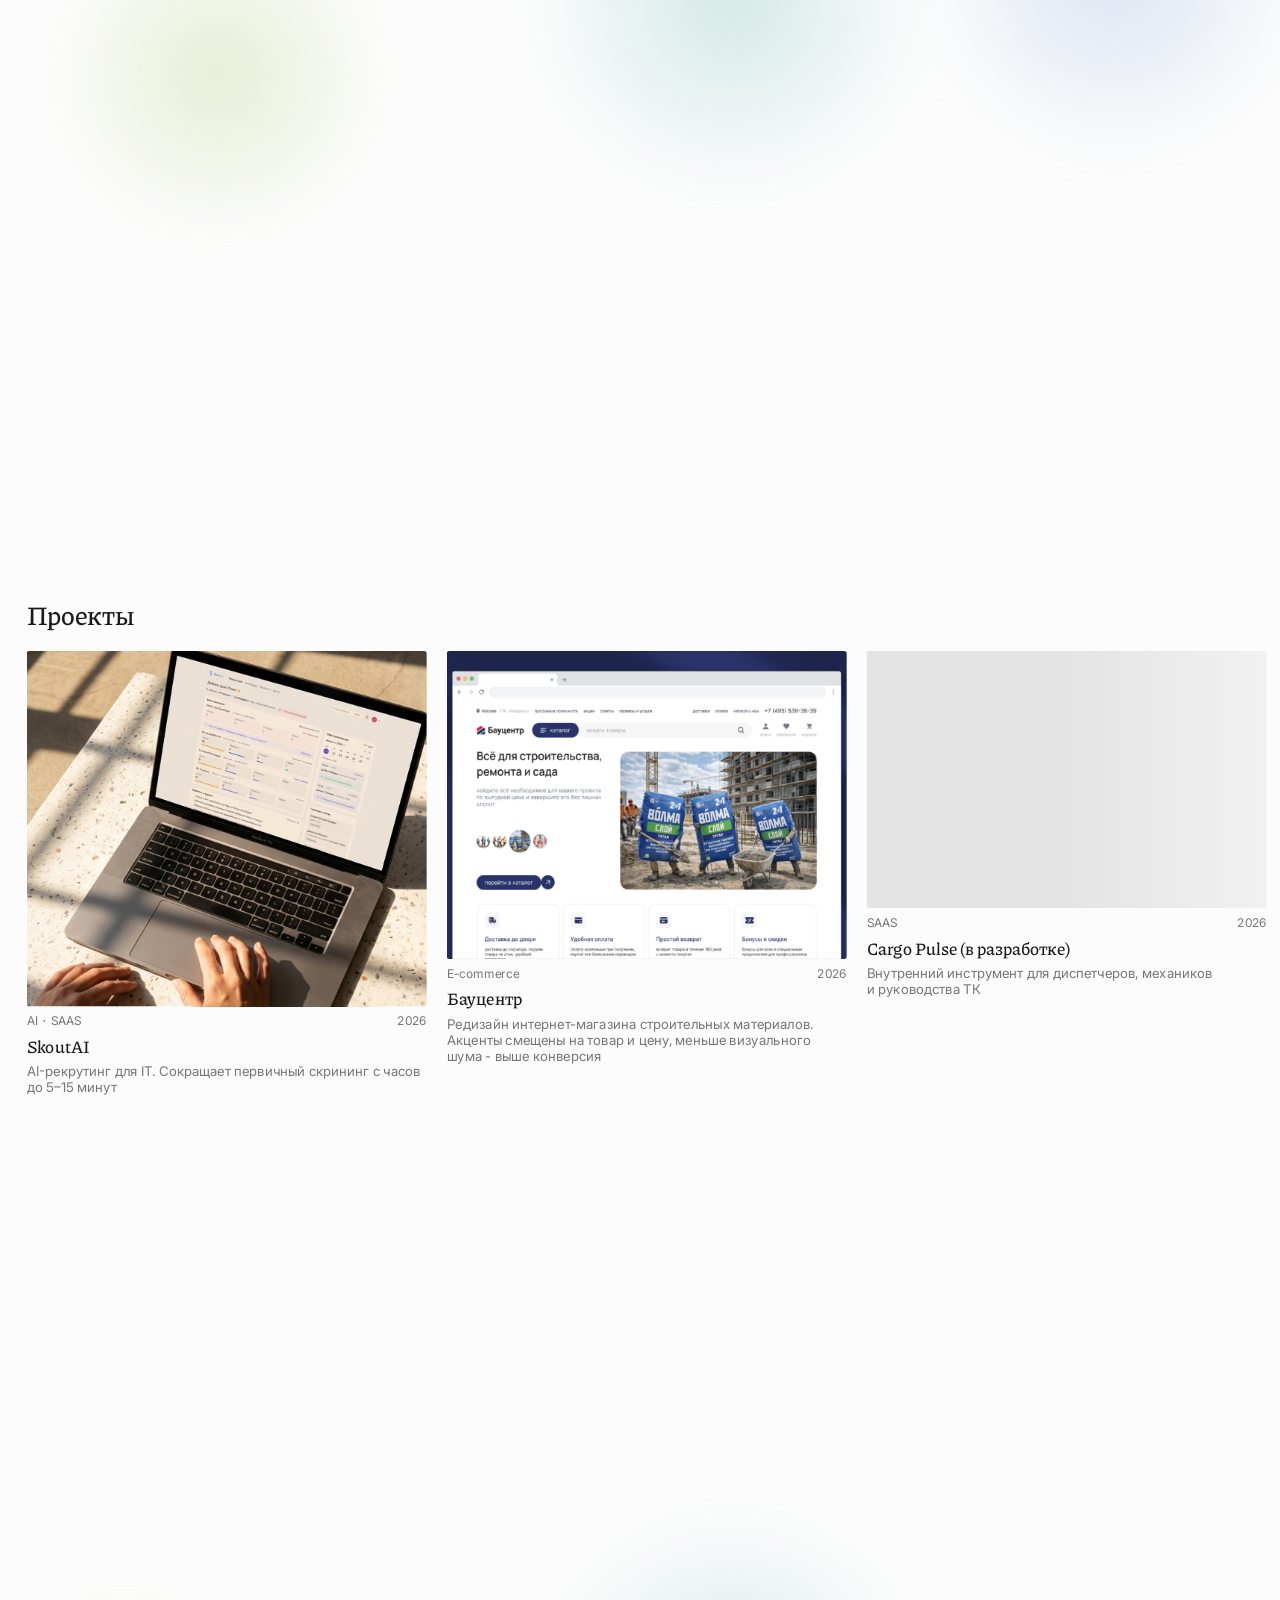
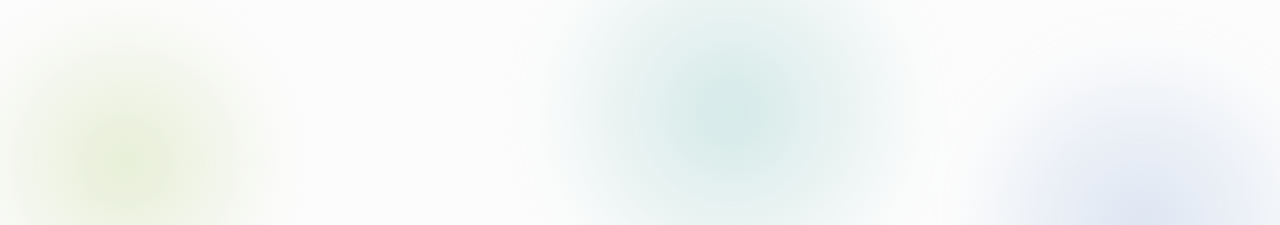
==== index.html @ cb1b48df "Show the Baucentr card at its Figma framing Co-Authored-By: Claude Opus 5 <noreply@anthropic.com>" ====
<!DOCTYPE html>
<html lang="ru">
<head>
<meta charset="UTF-8">
<meta name="viewport" content="width=device-width, initial-scale=1.0">
<title>Владимир Колмыков — Product | UX/UI Designer</title>
<meta name="description" content="Опыт разработки интерфейсов для веб-продуктов и сайтов в B2B и B2C сегментах.">
<meta property="og:type" content="website">
<meta property="og:url" content="https://vkv-dsgn.ru/">
<meta property="og:site_name" content="Владимир Колмыков">
<meta property="og:locale" content="ru_RU">
<meta property="og:title" content="Владимир Колмыков — Product | UX/UI Designer">
<meta property="og:description" content="Опыт разработки интерфейсов для веб-продуктов и сайтов в B2B и B2C сегментах.">
<meta property="og:image" content="https://vkv-dsgn.ru/assets/images/avatar_color.png">
<meta property="og:image:width" content="1024">
<meta property="og:image:height" content="1024">
<meta property="og:image:type" content="image/png">
<meta name="twitter:card" content="summary">
<meta name="twitter:title" content="Владимир Колмыков — Product | UX/UI Designer">
<meta name="twitter:description" content="Опыт разработки интерфейсов для веб-продуктов и сайтов в B2B и B2C сегментах.">
<meta name="twitter:image" content="https://vkv-dsgn.ru/assets/images/avatar_color.png">
<link rel="icon" type="image/png" href="assets/images/avatar_color.png">
<link rel="apple-touch-icon" href="assets/images/avatar_color.png">
<link rel="preconnect" href="https://fonts.googleapis.com">
<link rel="preconnect" href="https://fonts.gstatic.com" crossorigin>
<link href="https://fonts.googleapis.com/css2?family=Fraunces:SOFT,WONK,opsz,wght@0,1,9..144,300..900&family=Inter:wght@400;500&family=Piazzolla:wght@400;500&display=swap" rel="stylesheet">
<link rel="stylesheet" href="css/styles.css">
</head>
<body>
<div class="loader" id="loader" role="status" aria-live="polite" aria-label="Загрузка страницы">
  <div class="ld-echo">
    <img src="assets/images/Logo.png" alt="" class="ld-echo__logo">
  </div>
</div>
<div class="stage">
<div class="page" data-name="desktop">

  <header class="header" id="hero" data-name="header">
    <div class="hero-glow" data-name="hero_glow">
      <div class="hero-glow__inner">
        <img src="assets/icons/hero-glow.svg" alt="" class="hero-glow__img">
      </div>
    </div>

    <div class="hero-offer js-reveal" data-name="block-hero_offer">
      <h1 class="hero-offer__title" aria-label="Дизайн, который решает задачи бизнеса"><span id="hero-title-text" aria-hidden="true"></span><span class="caret" aria-hidden="true"></span></h1>
    </div>

    <div class="brand-identity js-reveal js-reveal--slow" data-name="brand_identity">
      <p class="brand-identity__name">Владимир Колмыков</p>
      <a href="https://t.me/vkv_dsgn" target="_blank" rel="noopener noreferrer" class="brand-identity__role fx-decoder" aria-label="Product | UX/UI Designer — Telegram"></a>
    </div>

    <div class="brand-avatar js-reveal js-reveal--slow" data-name="brand_avatar">
      <img src="assets/images/avatar.png" alt="Владимир Колмыков" class="brand-avatar__img brand-avatar__img--bw">
      <img src="assets/images/avatar_color.png" alt="" class="brand-avatar__img brand-avatar__img--color">
    </div>

    <span class="brand-letter-pos brand-letter-pos--v-right js-reveal" aria-hidden="true"><span class="brand-letter magnet-btn">V</span></span>
    <span class="brand-letter-pos brand-letter-pos--k js-reveal" aria-hidden="true"><span class="brand-letter magnet-btn">K</span></span>
    <span class="brand-letter-pos brand-letter-pos--v-left js-reveal" aria-hidden="true"><span class="brand-letter magnet-btn">V</span></span>

    <nav class="header-nav" data-name="header_nav">
      <a href="#projects" class="header-nav__item header-nav__item--projects underline-link js-reveal">Проекты</a>
      <a href="#hero" class="header-nav__item header-nav__item--active underline-link js-reveal">Главная</a>
      <a href="#about" class="header-nav__item header-nav__item--about underline-link js-reveal">Обо&nbsp;мне</a>
      <a href="#contacts" class="header-nav__item header-nav__item--contacts underline-link js-reveal">Контакты</a>
    </nav>
  </header>

  <main>
    <section class="projects" id="projects" data-name="block-projects">
      <div class="projects__head js-scroll-reveal" data-name="block-projects_head">
        <h2 class="projects__title">Проекты</h2>
      </div>

      <div class="projects__list" data-name="projects_list">

        <a href="cases/skoutai.html" class="card js-scroll-reveal" data-name="ProjectCard" draggable="false">
          <div class="card__visual" data-name="card_visual">
            <div class="card__media card__media--1 t-tilt" data-name="card_media">
              <div class="t-tilt-shift">
                <div class="t-tilt-card">
                  <img src="assets/images/card-skoutai.png" alt="SkoutAI" class="card__media-img card__media-img--cover">
                  <div class="t-tilt-glare"></div>
                </div>
              </div>
            </div>
            <div class="card__meta" data-name="card_meta">
              <div class="card__tags" data-name="card_tags">
                <span class="card__tag">AI</span>
                <img src="assets/icons/tag-sep.svg" alt="" class="card__tag-sep">
                <span class="card__tag">SAAS</span>
              </div>
              <span class="card__year">2026</span>
            </div>
          </div>
          <div class="card__content" data-name="card_content">
            <h3 class="card__title">SkoutAI</h3>
            <p class="card__desc">AI-рекрутинг для&nbsp;IT. Сокращает первичный скрининг с&nbsp;часов до&nbsp;5–15 минут</p>
          </div>
        </a>

        <a href="cases/baucentr.html" class="card js-scroll-reveal" data-name="ProjectCard" draggable="false">
          <div class="card__visual" data-name="card_visual">
            <div class="card__media card__media--2 t-tilt" data-name="card_media">
              <div class="t-tilt-shift">
                <div class="t-tilt-card t-tilt-card--fit">
                  <picture>
                    <source media="(max-width: 768px)" srcset="assets/images/card-baucentr-mobile.png">
                    <img src="assets/images/card-baucentr-desktop.png" alt="Бауцентр" class="card__media-img card__media-img--cover">
                  </picture>
                  <div class="t-tilt-glare"></div>
                </div>
              </div>
            </div>
            <div class="card__meta" data-name="card_meta">
              <div class="card__tags" data-name="card_tags">
                <span class="card__tag">E-commerce</span>
              </div>
              <span class="card__year">2026</span>
            </div>
          </div>
          <div class="card__content" data-name="card_content">
            <h3 class="card__title">Бауцентр</h3>
            <p class="card__desc">Редизайн интернет-магазина строительных материалов. Акценты смещены на&nbsp;товар и&nbsp;цену, меньше визуального шума&nbsp;- выше конверсия</p>
          </div>
        </a>

        <article class="card js-scroll-reveal" data-name="ProjectCard">
          <div class="card__visual" data-name="card_visual">
            <div class="card__media card__media--4" data-name="card_media"></div>
            <div class="card__meta" data-name="card_meta">
              <div class="card__tags" data-name="card_tags">
                <span class="card__tag">SAAS</span>
              </div>
              <span class="card__year">2026</span>
            </div>
          </div>
          <div class="card__content" data-name="card_content">
            <h3 class="card__title">Cargo Pulse (в&nbsp;разработке)</h3>
            <p class="card__desc">Внутренний инструмент для&nbsp;диспетчеров, механиков и&nbsp;руководства ТК</p>
          </div>
        </article>

      </div>
    </section>

    <section class="about" id="about" data-name="block-about">
      <h2 class="about__title js-scroll-reveal">Обо&nbsp;мне</h2>
      <div class="about__body" data-name="about_body">
        <p class="about__lead js-scroll-reveal">
          Продуктовый и&nbsp;UX/UI дизайнер. Опыт разработки интерфейсов
          <br aria-hidden="true">
          для&nbsp;веб-продуктов и&nbsp;сайтов в&nbsp;B2B и&nbsp;B2C сегментах (e-commerce, HRTech, строительство, логистика)
          <br aria-hidden="true">
          Проектирую пользовательские сценарии, определяю точки роста продукта, опираюсь на&nbsp;бизнес-метрики и&nbsp;создаю конверсионные интерфейсы.
          <br aria-hidden="true">
          Работаю в&nbsp;кросс-функциональных командах
        </p>

        <div class="about__facts" data-name="about_facts">
          <div class="facts-row" data-name="facts_row">
            <div class="fact-item fact-item--fixed">
              <p class="fact-item__label">Опыт</p>
              <p class="fact-item__value">2&nbsp;года</p>
            </div>
            <div class="fact-item fact-item--flex">
              <p class="fact-item__label">Инструменты</p>
              <p class="fact-item__value">Figma (Auto Layout, Компоненты и&nbsp;варианты, MCP),<br aria-hidden="true">HTML/CSS/Git, Tilda, AI (Claude + Obsidian, Gemini, Recraft)</p>
            </div>
          </div>
          <div class="facts-row" data-name="facts_row">
            <div class="fact-item fact-item--fixed">
              <p class="fact-item__label">Фокус</p>
              <p class="fact-item__value">B2B-продукты, полный цикл</p>
            </div>
            <div class="fact-item fact-item--flex">
              <p class="fact-item__label">Методы</p>
              <p class="fact-item__value">Конкурентный анализ, JTBD, User Flow, Wireframing,<br aria-hidden="true">Дизайн-системы и&nbsp;др.</p>
            </div>
          </div>
        </div>
      </div>
    </section>
  </main>

  <footer class="footer" id="contacts" data-name="footer">
    <div class="footer-glow" data-name="footer_glow">
      <div class="footer-glow__inner">
        <img src="assets/icons/footer-glow.svg" alt="" class="footer-glow__img">
      </div>
    </div>

    <div class="footer-main js-scroll-reveal" data-name="footer_main">
      <div class="footer-top" data-name="footer_top">
        <a href="#hero" class="footer-brand" id="footer-brand-link">
          <img src="assets/icons/monogram-vk.svg" alt="" class="footer-brand__mark">
          <p class="footer-brand__suffix">dsgn</p>
        </a>

        <div class="footer-links" data-name="footer_links">
          <a href="https://t.me/vkv_dsgn" target="_blank" rel="noopener noreferrer" class="footer-links__item footer-links__item--telegram underline-link">Telegram</a>
          <a href="https://www.linkedin.com/in/vkv-dsgn" target="_blank" rel="noopener noreferrer" class="footer-links__item footer-links__item--linkedin underline-link">LinkedIn</a>
          <a href="assets/files/%D0%9A%D0%BE%D0%BB%D0%BC%D1%8B%D0%BA%D0%BE%D0%B2%20%D0%92%D0%BB%D0%B0%D0%B4%D0%B8%D0%BC%D0%B8%D1%80%20(CV).pdf" target="_blank" rel="noopener noreferrer" class="footer-links__item footer-links__item--cv underline-link">
            CV
            <img src="assets/icons/cv-arrow.svg" alt="" class="footer-links__cv-arrow">
          </a>
        </div>

        <span class="tooltip-zone">
          <a href="mailto:vkolm5@yandex.ru" class="footer-email" id="footer-email-link">vkolm5@yandex.ru</a>
          <span class="tooltip-bubble" id="footer-email-tooltip">Скопировать</span>
        </span>
      </div>

      <div class="footer-bottom" data-name="footer_bottom">
        <div class="copyright" data-name="copyright">
          <span class="copyright__name-wrap">
            <span class="copyright__name">Владимир Колмыков</span>
          </span>
          <img src="assets/icons/tag-sep.svg" alt="" class="copyright__sep">
          <span class="copyright__year">© 2026</span>
        </div>
        <span class="footer-location">Воронеж</span>
      </div>
    </div>
  </footer>

</div>
</div>

<div class="float-menu-backdrop" id="float-menu-backdrop" aria-hidden="true"></div>

<div class="float-menu" id="float-menu">
  <div class="float-menu__toggle-wrap">
    <button type="button" class="float-menu__toggle" id="float-menu-toggle" aria-label="Меню" aria-expanded="false" aria-controls="float-menu-dropdown">
      <span class="float-menu__icon" aria-hidden="true">
        <span class="float-menu__bar float-menu__bar--1"></span>
        <span class="float-menu__bar float-menu__bar--2"></span>
        <span class="float-menu__bar float-menu__bar--3"></span>
      </span>
    </button>
    <nav class="float-menu__dropdown" id="float-menu-dropdown" aria-hidden="true">
      <a href="#hero" class="float-menu__dropdown-item js-nav-scroll"><span class="float-menu__dropdown-item-inner underline-link">Главная</span></a>
      <a href="#projects" class="float-menu__dropdown-item js-nav-scroll"><span class="float-menu__dropdown-item-inner underline-link">Проекты</span></a>
      <a href="#about" class="float-menu__dropdown-item js-nav-scroll"><span class="float-menu__dropdown-item-inner underline-link">Обо мне</span></a>
      <a href="#contacts" class="float-menu__dropdown-item js-nav-scroll"><span class="float-menu__dropdown-item-inner underline-link">Контакты</span></a>
      <a href="assets/files/%D0%9A%D0%BE%D0%BB%D0%BC%D1%8B%D0%BA%D0%BE%D0%B2%20%D0%92%D0%BB%D0%B0%D0%B4%D0%B8%D0%BC%D0%B8%D1%80%20(CV).pdf" target="_blank" rel="noopener noreferrer" class="float-menu__dropdown-item">
        <span class="float-menu__dropdown-item-inner float-menu__dropdown-item-inner--cv underline-link">
          CV
          <img src="assets/icons/cv-arrow.svg" alt="" class="float-menu__arrow">
        </span>
      </a>
    </nav>
  </div>
  <a href="https://t.me/vkv_dsgn" target="_blank" rel="noopener noreferrer" class="float-menu__telegram">
   <span class="float-menu__telegram-inner underline-link">
    Telegram
    <img src="assets/icons/cv-arrow.svg" alt="" class="float-menu__arrow">
   </span>
  </a>
</div>

<script src="js/script.js"></script>
</body>
</html>
---- css/styles.css ----
:root {
  --color-bg: #fcfcfc;
  --color-text-primary: #1a1a1a;
  --color-text-secondary: #767676;
  --color-border-divider: rgba(6, 12, 20, 0.1);

  --radius-xs: 4px;

  --space-100: 4px;
  --space-200: 8px;
  --space-300: 12px;

  --font-sans: 'Inter', sans-serif;
  --font-serif: 'Piazzolla', serif;
  --font-display: 'Fraunces', serif;

  --tilt-perspective: 1000px;
  --tilt-return: 1000ms;
  --tilt-return-ease: cubic-bezier(0.22, 1, 0.36, 1);
  --tilt-follow: 400ms;
  --tilt-follow-ease: cubic-bezier(0.22, 1, 0.36, 1);
  --tilt-glare-opacity: 0.32;
  --tilt-glare-fade: 300ms;
  --tilt-glare-ease: cubic-bezier(0.22, 1, 0.36, 1);

  --page-scale: 1;
}

* {
  box-sizing: border-box;
}

html {
  scroll-behavior: smooth;
  /* Место под скроллбар зарезервировано всегда. Нужно для блокировки
     скролла при открытом меню (overflow:hidden в script.js): без этого
     скроллбар пропадает, ширина вьюпорта скачет на ~15px и всё
     съезжает — в том числе плавающее меню, спозиционированное fixed
     по центру экрана. */
  scrollbar-gutter: stable;
}

html, body {
  margin: 0;
  padding: 0;
  background: var(--color-bg);
}

body {
  display: flex;
  flex-direction: column;
  align-items: center;
  font-family: var(--font-sans);
  color: var(--color-text-primary);
  -webkit-font-smoothing: antialiased;
}

/* Обёртка только для удобного просмотра: масштабирует фрейм 1920x2745
   по ширине окна браузера (но не увеличивает сверх 100%), высота
   скроллится как обычная страница. Сам .page остаётся точной копией
   фрейма Figma в исходном размере — масштаб не меняет вёрстку. */
.stage {
  position: relative;
  flex-shrink: 0;
}

h1, h2, h3, p {
  margin: 0;
}

a {
  color: inherit;
  text-decoration: none;
}

.underline-link {
  position: relative;
}

img {
  display: block;
  max-width: none;
}

.text-trim {
  text-box-trim: trim-both;
  text-box-edge: cap alphabetic;
}

/* ---------- page / desktop frame ---------- */

.page {
  position: absolute;
  top: 0;
  left: 0;
  width: 1920px;
  height: 2738px;
  background: var(--color-bg);
  transform-origin: top left;
  /* clip (не hidden!): обрезает фон-глоу по границе фрейма так же
     визуально, но не создаёт скрытую внутреннюю прокрутку — hidden
     здесь ломал переходы по якорям меню (см. историю правок). */
  overflow: clip;
}

/* ---------- header ---------- */

.header {
  position: absolute;
  left: 40px;
  top: 40px;
  width: 1840px;
  height: 725px;
}

.hero-glow {
  position: absolute;
  left: 0;
  top: -299px;
  width: 1920px;
  height: 218px;
  /* Чисто декоративный слой — не должен перехватывать клики у контента
     под собой (см. тот же фикс у .footer-glow: там он реально ловил
     клики по тексту "Обо мне", потому что отрицательный inset у ::inner
     раздувает картинку далеко за пределы этого блока). */
  pointer-events: none;
}

.hero-glow__inner {
  position: absolute;
  inset: -192.66% -18.07% -349.54% -16.77%;
}

.hero-glow__img {
  display: block;
  width: 100%;
  height: 100%;
  animation: glow-pulse 18s ease-in-out infinite;
}

@keyframes glow-pulse {
  0%,
  100% {
    opacity: 0.6;
    transform: translate(0, 0);
  }
  25% {
    opacity: 0.85;
    transform: translate(2.5%, -2%);
  }
  50% {
    opacity: 1;
    transform: translate(-2%, 2.5%);
  }
  75% {
    opacity: 0.85;
    transform: translate(-2.5%, -2.5%);
  }
}

.hero-offer {
  position: absolute;
  bottom: 0;
  left: 0;
  width: 598px;
  display: flex;
  flex-direction: column;
  align-items: flex-start;
  gap: 6px;
}

.hero-offer__title {
  width: 100%;
  font-family: var(--font-serif);
  font-weight: 500;
  font-size: 30px;
  line-height: normal;
  color: var(--color-text-primary);
  user-select: none;
  -webkit-user-select: none;
}

.caret {
  display: inline-block;
  width: 2px;
  height: 1.1em;
  background: var(--color-text-primary);
  animation: blink 1s steps(1) infinite;
  vertical-align: text-bottom;
}
@keyframes blink {
  50% {
    opacity: 0;
  }
}

.hero-offer__subtitle {
  width: 100%;
  font-family: var(--font-sans);
  font-weight: 400;
  font-size: 24px;
  line-height: normal;
  color: var(--color-text-secondary);
  user-select: none;
  -webkit-user-select: none;
}

.brand-identity {
  position: absolute;
  bottom: 118px;
  right: 0;
  width: 261px;
  display: flex;
  flex-direction: column;
  align-items: flex-start;
  gap: var(--space-100);
}

.brand-identity__name {
  width: 100%;
  font-family: var(--font-sans);
  font-weight: 400;
  font-size: 20px;
  line-height: normal;
  color: var(--color-text-primary);
  user-select: none;
  -webkit-user-select: none;
}

.brand-identity__role {
  width: 100%;
  font-family: var(--font-serif);
  font-weight: 400;
  font-size: 22px;
  line-height: normal;
  color: var(--color-text-secondary);
}

/* Decoder-эффект: символы "расшифровываются" в текст роли и снова
   зашифровываются, по кругу. Цвета — из палитры сайта (никаких неоновых),
   моноширинный шрифт нужен, чтобы ширина строки не "прыгала" при скрэмбле. */
.brand-identity__role.fx-decoder {
  display: inline-block;
  color: var(--color-text-secondary);
  cursor: pointer;
  /* Символы для скрэмбла подобраны узкими (i,v,f,j,z...) так, чтобы каждое
     состояние анимации было не шире настоящего текста (255.8px из 261px
     блока) — это и есть исходный размер шрифта, без переносов и "прыжков". */
  white-space: nowrap;
}
.fx-decoder::after {
  /* Пока блок ещё скрыт/проявляется, анимация к элементу вообще не
     привязана — просто статичный расшифрованный текст (см. revealHero в
     js). Это важно: если привязать анимацию заранее и просто поставить её
     на паузу, застывшим кадром будет 0% кейфрейма (зашифрованное
     состояние) — получится, что шифрование как будто идёт с самого
     запуска сайта. */
  content: 'Product | UX/UI Designer';
}
.fx-decoder.is-ready::after {
  /* Автоцикл: decode → показ кликабельной Telegram-ссылки на 1.5s → долгая
     пауза → снова decode, по кругу (см. @keyframes fx-decoder). Наведение
     мыши перебивает цикл тем же пошаговым появлением "россыпью" в
     Telegram-ссылку, а при уходе курсора автоцикл перезапускается с нуля.
     Отрицательный delay = 30% от 8s цикла: анимация стартует сразу с
     чистого "Product | UX/UI Designer", а не с зашифрованного состояния на
     0% — шифрование включится только когда цикл дойдёт до конца. */
  animation: fx-decoder 8s steps(1) infinite;
  animation-delay: -2.4s;
}
.fx-decoder.is-hovering::after {
  animation: fx-decoder-scramble 0.6s steps(1) forwards;
}
/* Буквы проявляются не разом, а по частям (www → www.t.me → полностью),
   остальное пока остаётся зашифрованным — та же логика, что раньше
   расшифровывала "Product | UX/UI Designer". */
@keyframes fx-decoder-scramble {
  0% {
    content: 'ijf.z.kq/hxr_jfzx';
  }
  33% {
    content: 'www.z.kq/hxr_jfzx';
  }
  66% {
    content: 'www.t.me/hxr_jfzx';
  }
  100% {
    content: 'www.t.me/vkv_dsgn';
  }
}
@keyframes fx-decoder {
  0% {
    content: 'ijf.z.kq/hxr_jfzx';
  }
  2.5% {
    content: 'www.z.kq/hxr_jfzx';
  }
  5% {
    content: 'www.t.me/hxr_jfzx';
  }
  7.5%,
  26.25% {
    content: 'www.t.me/vkv_dsgn';
  }
  28.75% {
    content: 'www.t.me/hxr_jfzx';
  }
  30%,
  100% {
    content: 'Product | UX/UI Designer';
  }
}

.brand-avatar {
  position: absolute;
  right: 0;
  top: 0;
  width: 130px;
  height: 130px;
  border-radius: 2px;
  overflow: hidden;
}

.brand-avatar__img {
  position: absolute;
  inset: 0;
  width: 100%;
  height: 100%;
  object-fit: cover;
  pointer-events: none;
}

.brand-avatar__img--color {
  opacity: 0;
  /* Автоцикл: фото само периодически "моргает" в цвет на пару секунд, даже
     без наведения (см. @keyframes avatar-auto-reveal). Наведение мышью
     перебивает его и держит цвет постоянно, пока курсор на фото. */
  animation: avatar-auto-reveal 14s steps(1) infinite;
}
.brand-avatar:hover .brand-avatar__img--color {
  animation: none;
  opacity: 1;
}
@keyframes avatar-auto-reveal {
  0%,
  68% {
    opacity: 0;
  }
  72%,
  93% {
    opacity: 1;
  }
  97%,
  100% {
    opacity: 0;
  }
}

/* Глитч поверх цветного фото: два "рваных" слоя того же цветного снимка,
   обрезанные по горизонтали и дёргающиеся врозь — вместо гладкого перехода
   чёрно-белое/цветное дребезжит, как в эффекте. Играет и коротким рывком в
   момент автопоявления (avatar-glitch-auto-a/b), и при наведении — тогда
   быстрее и без остановки, пока наведено (avatar-glitch-a/b). */
.brand-avatar::before,
.brand-avatar::after {
  content: '';
  position: absolute;
  inset: 0;
  border-radius: 2px;
  background-image: url('../assets/images/avatar_color.png');
  background-size: cover;
  background-position: center;
  opacity: 0;
  pointer-events: none;
}
.brand-avatar::before {
  clip-path: inset(0 0 55% 0);
  animation: avatar-glitch-auto-a 14s steps(1) infinite;
}
.brand-avatar::after {
  clip-path: inset(45% 0 0 0);
  animation: avatar-glitch-auto-b 14s steps(1) infinite;
}
.brand-avatar:hover::before {
  animation: avatar-glitch-a 2.6s steps(1) infinite;
}
.brand-avatar:hover::after {
  animation: avatar-glitch-b 2.6s steps(1) infinite;
}
@keyframes avatar-glitch-auto-a {
  0%,
  68%,
  73%,
  92%,
  97%,
  100% {
    transform: translate(0);
    opacity: 0;
  }
  69% {
    transform: translate(-5px, -2px);
    opacity: 0.9;
  }
  70.5% {
    transform: translate(4px, 1px);
    opacity: 0.9;
  }
  93.5% {
    transform: translate(-3px, 2px);
    opacity: 0.9;
  }
  95% {
    transform: translate(2px, -1px);
    opacity: 0.9;
  }
}
@keyframes avatar-glitch-auto-b {
  0%,
  68.5%,
  73.5%,
  92.5%,
  97.5%,
  100% {
    transform: translate(0);
    opacity: 0;
  }
  69.5% {
    transform: translate(5px, 2px);
    opacity: 0.9;
  }
  71% {
    transform: translate(-4px, -1px);
    opacity: 0.9;
  }
  94% {
    transform: translate(3px, -2px);
    opacity: 0.9;
  }
  95.5% {
    transform: translate(-2px, 1px);
    opacity: 0.9;
  }
}
@keyframes avatar-glitch-a {
  0%,
  12%,
  20%,
  55%,
  100% {
    transform: translate(0);
    opacity: 0;
  }
  13% {
    transform: translate(-5px, -2px);
    opacity: 0.9;
  }
  16% {
    transform: translate(4px, 1px);
    opacity: 0.9;
  }
  48% {
    transform: translate(-3px, 2px);
    opacity: 0.9;
  }
  51% {
    transform: translate(2px, -1px);
    opacity: 0.9;
  }
}
@keyframes avatar-glitch-b {
  0%,
  14%,
  22%,
  60%,
  100% {
    transform: translate(0);
    opacity: 0;
  }
  15% {
    transform: translate(5px, 2px);
    opacity: 0.9;
  }
  18% {
    transform: translate(-4px, -1px);
    opacity: 0.9;
  }
  52% {
    transform: translate(3px, -2px);
    opacity: 0.9;
  }
  56% {
    transform: translate(-2px, 1px);
    opacity: 0.9;
  }
}

.brand-letter-pos {
  position: absolute;
}

.brand-letter-pos--v-right {
  top: 187px;
  right: 177px;
  transform: translateX(100%);
}

.brand-letter-pos--k {
  bottom: 328px;
  left: calc(50% - 100px);
  transform: translateY(100%);
}

.brand-letter-pos--v-left {
  left: 0;
  top: 0;
}

.brand-letter {
  display: inline-block;
  font-family: var(--font-display);
  font-weight: 400;
  font-size: 300px;
  line-height: normal;
  color: var(--color-text-primary);
  white-space: nowrap;
  text-box-trim: trim-both;
  text-box-edge: cap alphabetic;
  user-select: none;
  -webkit-user-select: none;
}

.magnet-btn {
  transition: transform 0.15s ease-out;
}

.header-nav {
  position: absolute;
  left: 795px;
  top: -1px;
  width: 277px;
  height: 148px;
}

.header-nav__item {
  position: absolute;
  font-family: var(--font-serif);
  font-weight: 500;
  font-size: 22px;
  line-height: normal;
  color: var(--color-text-primary);
  white-space: nowrap;
  text-box-trim: trim-both;
  text-box-edge: cap alphabetic;
}

.header-nav__item--projects {
  left: 0;
  right: 185px;
  top: 45px;
  user-select: none;
  -webkit-user-select: none;
}

.header-nav__item--active {
  left: calc(50% - 5px);
  top: 1px;
  transform: translateX(-50%);
}

.header-nav__item--about {
  left: 92px;
  right: 102px;
  top: 89px;
  user-select: none;
  -webkit-user-select: none;
}

.header-nav__item--contacts {
  left: 175px;
  right: 0;
  top: 133px;
}

.underline-link::after {
  content: '';
  position: absolute;
  left: 0;
  bottom: -4px;
  width: 100%;
  height: 2px;
  background: currentColor;
  transform: scaleX(0);
  transform-origin: left;
  transition: transform 0.4s cubic-bezier(0.65, 0, 0.35, 1);
}
.underline-link:hover::after {
  transform: scaleX(1);
}

/* ---------- projects ---------- */

.projects {
  position: absolute;
  left: 40px;
  top: 905px;
  display: flex;
  flex-direction: column;
  align-items: flex-start;
  gap: 40px;
}

.projects__head {
  display: flex;
  align-items: center;
  justify-content: space-between;
  width: 1840px;
  height: 31px;
}

.projects__title {
  font-family: var(--font-serif);
  font-weight: 500;
  font-size: 40px;
  line-height: normal;
  color: var(--color-text-primary);
  white-space: nowrap;
  text-box-trim: trim-both;
  text-box-edge: cap alphabetic;
  user-select: none;
  -webkit-user-select: none;
}

.projects__list {
  display: flex;
  align-items: flex-start;
  gap: 30px;
  /* Full-bleed: список шире родителя (который сидит с отступом 40px от
     края страницы) и растянут во всю ширину фрейма (1920px), со своим
     внутренним паддингом 40px — первая карточка визуально стоит там же,
     где и заголовок, но при скролле список не упирается в старые поля,
     а идёт до самого края, без белых полос по бокам. */
  width: 1920px;
  margin-left: -40px;
  padding-left: 40px;
  padding-right: 40px;
  box-sizing: border-box;
  overflow-x: auto;
  overscroll-behavior-x: contain;
  -webkit-overflow-scrolling: touch;
  cursor: grab;
  /* Скроллбар скрыт визуально, скролл остаётся нативным (трекпад вбок,
     Shift+колесо, свайп, а теперь и перетаскивание мышью) — без перехвата
     обычного вертикального скролла. */
  scrollbar-width: none;
  -ms-overflow-style: none;
}
.projects__list::-webkit-scrollbar {
  display: none;
}
.projects__list.is-dragging {
  cursor: grabbing;
  user-select: none;
}

.card {
  display: flex;
  flex-direction: column;
  align-items: flex-start;
  gap: var(--space-200);
  width: 600px;
  /* У ссылок (SkoutAI/Бауцентр — <a>) браузер по умолчанию сам перетаскивает
     ссылку как объект (можно перенести в закладки и т.п.) — это перехватывает
     mousemove и ломает наш drag-to-scroll ленты (см. script.js), поэтому у
     карточки-статьи (Инвестколлекция, без этого поведения) перетаскивание
     работало, а у ссылочных — нет. draggable="false" в HTML — основной
     фикс, здесь дублируем для WebKit/Blink. */
  -webkit-user-drag: none;
  user-drag: none;
}

.card__visual {
  display: flex;
  flex-direction: column;
  align-items: flex-start;
  gap: var(--space-300);
  width: 100%;
}

.card__media {
  position: relative;
  width: 600px;
  border-radius: var(--radius-xs);
  overflow: hidden;
}

.card__media--1 { height: 533px; }
.card__media--2 { height: 462px; }
.card__media--3 { height: 386px; }
/* У Cargo Pulse ещё нет скриншотов (проект в разработке) — вместо
   картинки сам блок целиком — skeleton-плашка с бегущим шиммером. */
.card__media--4 {
  height: 386px;
  background: linear-gradient(90deg, #e4e4e4 25%, #f1f1f1 50%, #e4e4e4 75%);
  background-size: 200% 100%;
  animation: card-skel-shimmer 1.4s ease-in-out infinite;
}
@keyframes card-skel-shimmer {
  0% { background-position: 200% 0; }
  100% { background-position: -200% 0; }
}

.card__media-img--cover {
  position: absolute;
  inset: 0;
  width: 100%;
  height: 100%;
  object-fit: cover;
  pointer-events: none;
}

.card__media-img--crop {
  position: absolute;
  left: 0;
  top: -1.04%;
  width: 100%;
  height: 116.58%;
  max-width: none;
  pointer-events: none;
}

/* 3D-наклон + блик на изображениях карточек проектов при наведении.
   .t-tilt — плоская зона наведения (сама не крутится, тут JS считает
   позицию курсора), .t-tilt-shift — параллакс-сдвиг при скролле,
   .t-tilt-card — то, что реально наклоняется при наведении,
   .t-tilt-glare — блик, следующий за курсором.

   Параллакс (translateY) и наклон (rotate) специально разнесены по двум
   вложенным элементам, а не на одном. .t-tilt-card обязан иметь СВОЙ
   overflow:hidden + border-radius — без него на 3D-трансформе с
   preserve-3d/perspective браузер иногда не применяет скругление внешнего
   .card__media к этому потомку (свой слой рендера), и угол становится
   квадратным. Но этот же элемент — тот, что двигается для параллакса:
   если сдвигать по Y именно его, вместе с картинкой уезжает и его
   собственная рамка обрезки, то есть визуально вся скруглённая карточка
   целиком (баг, который чинили). Поэтому translateY — на отдельной
   .t-tilt-shift без своего скругления/overflow (взять её нечему клипать),
   а rotate/scale — на .t-tilt-card с собственным overflow:hidden. */
.t-tilt {
  touch-action: none;
}
.t-tilt-shift {
  position: relative;
  width: 100%;
  height: 100%;
  transform: translateY(var(--parallax-y, 0px));
  will-change: transform;
}
.t-tilt-card {
  position: relative;
  width: 100%;
  height: 100%;
  border-radius: var(--radius-xs);
  overflow: hidden;
  /* scale(1.12) даёт запас по краям, чтобы параллакс-сдвиг (--parallax-y,
     см. .t-tilt-shift выше) не оголял пустоту у границ карточки при
     скролле. */
  transform:
    scale(1.12)
    perspective(var(--tilt-perspective))
    rotateX(var(--tilt-rx, 0deg))
    rotateY(var(--tilt-ry, 0deg));
  transform-style: preserve-3d;
  transition: transform var(--tilt-return) var(--tilt-return-ease);
  will-change: transform;
}
/* Карточка, где картинка уже выгружена из Figma ровно в кадр блока
   (Бауцентр): гасим запас scale(1.12), чтобы в покое кадр совпадал с
   макетом, а полоску, которую открывает параллакс, заливаем цветом фона
   самой картинки. */
.t-tilt-card--fit {
  background: #1d254d;
}
.t-tilt-card--fit .card__media-img {
  transform: scale(calc(1 / 1.12));
}
.t-tilt-card.is-tilting {
  transition: transform var(--tilt-follow) var(--tilt-follow-ease);
}
.t-tilt-glare {
  position: absolute;
  inset: 0;
  pointer-events: none;
  opacity: 0;
  mix-blend-mode: screen;
  background:
    radial-gradient(circle 95px at var(--tilt-gx, 50%) var(--tilt-gy, 50%), rgba(255, 255, 255, 0.48), rgba(255, 255, 255, 0.06) 52%, rgba(255, 255, 255, 0) 84%),
    radial-gradient(circle 200px at var(--tilt-gx, 50%) var(--tilt-gy, 50%), rgba(255, 255, 255, 0.22), rgba(255, 255, 255, 0.04) 58%, rgba(255, 255, 255, 0) 78%),
    radial-gradient(circle 360px at var(--tilt-gx, 50%) var(--tilt-gy, 50%), rgba(255, 255, 255, 0.1), rgba(255, 255, 255, 0) 88%);
  transition: opacity var(--tilt-glare-fade) var(--tilt-glare-ease);
}
.t-tilt.is-hover .t-tilt-glare {
  opacity: var(--tilt-glare-opacity);
}
@media (prefers-reduced-motion: reduce) {
  .t-tilt-shift,
  .t-tilt-card,
  .t-tilt-card--fit .card__media-img {
    transform: none !important;
    transition: none !important;
  }
}

.card__meta {
  display: flex;
  align-items: center;
  justify-content: space-between;
  width: 100%;
}

.card__tags {
  display: flex;
  align-items: center;
  gap: var(--space-200);
}

.card__tag,
.card__year {
  font-family: var(--font-sans);
  font-weight: 400;
  font-size: 18px;
  line-height: normal;
  color: var(--color-text-secondary);
  white-space: nowrap;
}

.card__tag-sep {
  width: 3px;
  height: 3px;
}

.card__content {
  display: flex;
  flex-direction: column;
  align-items: flex-start;
  gap: var(--space-200);
  width: 100%;
}

.card__title {
  font-family: var(--font-serif);
  font-weight: 500;
  font-size: 26px;
  line-height: normal;
  color: var(--color-text-primary);
  white-space: nowrap;
}

.card__desc {
  width: 100%;
  font-family: var(--font-sans);
  font-weight: 400;
  font-size: 20px;
  line-height: normal;
  color: var(--color-text-secondary);
}

/* ---------- about ---------- */

.about {
  position: absolute;
  left: 40px;
  top: 1784px;
  width: 1840px;
  display: flex;
  align-items: flex-start;
  gap: 483px;
  user-select: none;
  -webkit-user-select: none;
}

.about__title {
  font-family: var(--font-serif);
  font-weight: 500;
  font-size: 40px;
  line-height: normal;
  color: var(--color-text-primary);
  white-space: nowrap;
  text-box-trim: trim-both;
  text-box-edge: cap alphabetic;
}

.about__body {
  flex: 1 0 0;
  min-width: 0;
  display: flex;
  flex-direction: column;
  align-items: flex-start;
  gap: 40px;
}

.about__lead {
  width: 100%;
  font-family: var(--font-sans);
  font-weight: 400;
  font-size: 30px;
  line-height: normal;
  color: var(--color-text-secondary);
  /* .about целиком запрещает выделение (заголовок это оформление) — этот
     текст, наоборот, должен выделяться и копироваться. */
  user-select: text;
  -webkit-user-select: text;
}

.about__facts {
  width: 100%;
  display: flex;
  flex-direction: column;
  align-items: flex-start;
  gap: 30px;
}

.facts-row {
  width: 100%;
  display: flex;
  align-items: flex-start;
  gap: 139px;
}

.fact-item {
  position: relative;
  display: flex;
  flex-direction: column;
  align-items: flex-start;
  gap: 10px;
  padding-top: 15px;
}
.fact-item::before {
  content: '';
  position: absolute;
  top: 0;
  left: 0;
  width: 100%;
  height: 0;
  border-top: calc(1px / var(--page-scale, 1)) solid var(--color-border-divider);
  transform: scaleX(0);
  transform-origin: left;
  transition: transform 0.9s cubic-bezier(0.65, 0, 0.35, 1);
}
.fact-item.is-visible::before {
  transform: scaleX(1);
}

.fact-item--fixed {
  width: 461px;
  flex-shrink: 0;
}

.fact-item--flex {
  flex: 1 0 0;
  min-width: 0;
}

.fact-item__label {
  width: 100%;
  font-family: var(--font-serif);
  font-weight: 400;
  font-size: 20px;
  line-height: normal;
  color: var(--color-text-secondary);
  /* Подпись ("Опыт", "Инструменты"...) — оформление, не контент: остаётся
     невыделяемой, как и весь .about. А вот значение рядом (.fact-item__value
     ниже) — реальный текст, его выделение специально разрешено. */
}

.fact-item__value {
  width: 100%;
  font-family: var(--font-sans);
  font-weight: 400;
  font-size: 18px;
  line-height: normal;
  color: var(--color-text-primary);
  user-select: text;
  -webkit-user-select: text;
}

/* Текст факта проявляется только после того, как линия над ним дочертится. */
.fact-item__label,
.fact-item__value {
  opacity: 0;
  transition: opacity 0.5s ease-out;
}
.fact-item.is-visible .fact-item__label,
.fact-item.is-visible .fact-item__value {
  opacity: 1;
  transition-delay: 0.9s;
}

/* ---------- footer ---------- */

.footer {
  position: absolute;
  left: 0;
  top: 2404px;
  width: 1920px;
  padding: 40px;
  /* Как .about — оформление/навигация, не контент для копирования. */
  user-select: none;
  -webkit-user-select: none;
}
.footer::before {
  content: '';
  position: absolute;
  top: 0;
  left: 0;
  width: 100%;
  height: 0;
  border-top: calc(1px / var(--page-scale, 1)) solid var(--color-border-divider);
  transform: scaleX(0);
  transform-origin: left;
  transition: transform 1.2s cubic-bezier(0.65, 0, 0.35, 1);
}
.footer.is-visible::before {
  transform: scaleX(1);
}

.footer-glow {
  position: absolute;
  left: 40px;
  top: 69px;
  width: 1920px;
  height: 218px;
  /* Без этого картинка (раздутая отрицательным inset у ::inner далеко за
     пределы этого блока) перехватывала клики по тексту "Обо мне" над
     футером — там не работало выделение текста. */
  pointer-events: none;
}

.footer-glow__inner {
  position: absolute;
  inset: -259.17% -20.16% -312.84% -24.06%;
}

.footer-glow__img {
  display: block;
  width: 100%;
  height: 100%;
  animation: glow-pulse 18s ease-in-out infinite;
  animation-delay: -3.5s;
}

.footer-main {
  position: relative;
  display: flex;
  flex-direction: column;
  align-items: flex-start;
  gap: 100px;
  width: 100%;
}
/* Контент футера проявляется только после того, как дочертится линия
   над ним (.footer::before). */
.footer-main.is-visible {
  transition-delay: 1.2s;
}

.footer-top {
  width: 100%;
  display: flex;
  align-items: flex-start;
  justify-content: space-between;
}

.footer-brand {
  display: flex;
  flex-direction: column;
  align-items: center;
  justify-content: center;
  gap: 10px;
  border-radius: 150px;
  cursor: pointer;
}

.footer-brand__mark {
  width: 113px;
  height: 47px;
  /* Как .card__media-img на главной: клик проходит насквозь (на сам
     <a href="#hero">.footer-brand), логотип нельзя выделить/сохранить
     через контекстное меню. */
  pointer-events: none;
}

.footer-brand__suffix {
  font-family: var(--font-serif);
  font-weight: 400;
  font-size: 22px;
  line-height: normal;
  color: var(--color-text-primary);
  white-space: nowrap;
  text-box-trim: trim-both;
  text-box-edge: cap alphabetic;
}

.footer-links {
  position: relative;
  width: 133px;
  height: 132px;
  font-family: var(--font-sans);
  font-weight: 400;
  font-size: 22px;
  line-height: normal;
  color: var(--color-text-primary);
}

.footer-links__item {
  position: absolute;
  display: flex;
  align-items: center;
  gap: 6px;
  white-space: nowrap;
  text-box-trim: trim-both;
  text-box-edge: cap alphabetic;
}

.footer-links__item--telegram { left: 36px; top: 0; }
.footer-links__item--linkedin { left: 1px; top: 56px; }
.footer-links__item--cv { left: 1px; top: 114px; }

.footer-links__cv-arrow {
  width: 14.75px;
  height: 15.06px;
  transform: rotate(135deg);
}

.footer-email {
  font-family: var(--font-sans);
  font-weight: 400;
  font-size: 22px;
  line-height: normal;
  color: var(--color-text-primary);
  white-space: nowrap;
}

.tooltip-zone {
  position: relative;
  display: inline-block;
}

.tooltip-bubble {
  position: absolute;
  left: 50%;
  bottom: calc(100% + 10px);
  padding: 6px 12px;
  border-radius: 6px;
  background: var(--color-text-primary);
  color: var(--color-bg);
  font-family: var(--font-sans);
  font-size: 14px;
  white-space: nowrap;
  pointer-events: none;
  opacity: 0;
  transform: translateX(-50%) scale(0.85);
  transition: opacity 0.15s, transform 0.15s;
}
.tooltip-zone:hover .tooltip-bubble {
  opacity: 1;
  transform: translateX(-50%) scale(1);
  /* delay only on the way IN */
  transition: opacity 0.15s 0.4s, transform 0.15s 0.4s;
}

/* ---------- loader ---------- */

.loader {
  position: fixed;
  inset: 0;
  z-index: 9999;
  display: flex;
  align-items: center;
  justify-content: center;
  background: var(--color-bg);
  /* Круговой reveal сходится в левый верхний угол (не в логотип по центру),
     как переход темы на jib.design — та же кривая
     cubic-bezier(0.65, 0, 0.35, 1). */
  clip-path: circle(150% at 0% 0%);
  transition: clip-path 1.4s cubic-bezier(0.65, 0, 0.35, 1);
}
.loader.is-hidden {
  clip-path: circle(0% at 0% 0%);
  pointer-events: none;
}

/* Последовательное появление контента hero после лоадера: элементы
   стартуют размытыми и прозрачными, JS проявляет их по очереди. */
.js-reveal {
  opacity: 0;
  filter: blur(8px);
  transition: opacity 0.7s cubic-bezier(0.65, 0, 0.35, 1), filter 0.7s cubic-bezier(0.65, 0, 0.35, 1);
}
.js-reveal.is-visible {
  opacity: 1;
  filter: blur(0);
}

/* Более плавное и медленное появление — для фото и имени/роли в hero,
   чтобы взгляд успевал зацепиться за каждый элемент. */
.js-reveal--slow {
  transition-duration: 1.1s;
}

/* Появление остальных секций при скролле (projects/about/footer):
   fade + сдвиг снизу вверх, срабатывает через IntersectionObserver один раз,
   когда блок входит во вьюпорт — как fadeInSlide на kei-inc.jp. */
.js-scroll-reveal {
  opacity: 0;
  transform: translateY(32px);
  transition: opacity 0.8s cubic-bezier(0.65, 0, 0.35, 1), transform 0.8s cubic-bezier(0.65, 0, 0.35, 1);
}
.js-scroll-reveal.is-visible {
  opacity: 1;
  transform: translateY(0);
}

.ld-echo {
  position: relative;
  width: 160px;
  height: 160px;
}
.ld-echo::before,
.ld-echo::after {
  content: '';
  position: absolute;
  inset: 0;
  border: 2px solid var(--color-text-primary);
  border-radius: 50%;
  animation: echo 1.8s ease-out infinite;
  animation-fill-mode: backwards;
}
.ld-echo::after {
  animation-delay: 0.9s;
}
@keyframes echo {
  0% {
    transform: scale(0.15);
    opacity: 1;
  }
  100% {
    transform: scale(1);
    opacity: 0;
  }
}

.ld-echo__logo {
  position: absolute;
  top: 50%;
  left: 50%;
  transform: translate(-50%, -50%);
  width: 80px;
  height: 80px;
  /* Как остальные картинки сайта — не должен выделяться/перетаскиваться. */
  pointer-events: none;
  user-select: none;
  -webkit-user-select: none;
  border-radius: 50%;
}

.footer-bottom {
  width: 100%;
  display: flex;
  align-items: center;
  justify-content: space-between;
  user-select: none;
  -webkit-user-select: none;
}

.copyright {
  display: flex;
  align-items: center;
  gap: var(--space-200);
}

.copyright__name-wrap {
  display: flex;
  align-items: center;
  justify-content: center;
  padding-bottom: 4px;
}

.copyright__name,
.copyright__year,
.footer-location {
  font-family: var(--font-sans);
  font-weight: 400;
  font-size: 18px;
  line-height: normal;
  color: var(--color-text-secondary);
  white-space: nowrap;
  transition: opacity 0.2s ease;
}
.footer-location.is-swapping {
  opacity: 0;
}

.copyright__sep {
  width: 3px;
  height: 3px;
}

/* ---------- float-menu ---------- */
/* Плавающий бургер + Telegram-кнопка: живёт вне .page, но масштабируется
   тем же коэффициентом --page-scale, что и весь макет (см. fit() в
   script.js) — иначе на узких окнах эта кнопка визуально крупнее всего
   остального, хотя в Фигме она такого же 59px размера, как и остальные
   элементы 1920px-канвы. Появляется, когда шапочное меню (.header-nav)
   уходит за пределы экрана при скролле — см. IntersectionObserver в
   script.js. */
/* Подложка под раскрытым меню: слегка размывает страницу и перехватывает
   клик мимо меню (закрытие обрабатывает document-хендлер в script.js).
   Отдельным слоем, а не фильтром на .stage — иначе блюр пришлось бы
   накладывать на всю прокручиваемую страницу целиком. */
.float-menu-backdrop {
  position: fixed;
  inset: 0;
  z-index: 99;
  opacity: 0;
  pointer-events: none;
  backdrop-filter: blur(3px);
  -webkit-backdrop-filter: blur(3px);
  transition: opacity 0.3s cubic-bezier(0.65, 0, 0.35, 1);
}
.float-menu-backdrop.is-open {
  opacity: 1;
  pointer-events: auto;
}

.float-menu {
  position: fixed;
  /* 40px — как отступы хедера (top/left:40px) внутри .page: там это
     значение того же 1920px-макета, которое сжимается вместе со всей
     страницей через --page-scale. Тут элемент лежит вне .page, поэтому
     тот же эффект приходится повторять вручную через calc(). */
  bottom: calc(40px * var(--page-scale, 1));
  left: 50%;
  z-index: 100;
  display: flex;
  align-items: center;
  gap: 6px;
  opacity: 0;
  pointer-events: none;
  translate: -50% 12px;
  scale: var(--page-scale, 1);
  transform-origin: bottom center;
  transition: opacity 0.3s cubic-bezier(0.65, 0, 0.35, 1), translate 0.3s cubic-bezier(0.65, 0, 0.35, 1);
  /* Бургер + выпадающее меню + кнопка Telegram — навигация, не контент. */
  user-select: none;
  -webkit-user-select: none;
}
.float-menu.is-visible {
  opacity: 1;
  pointer-events: auto;
  translate: -50% 0;
}
/* Меню прибито к низу ЭКРАНА (position:fixed), а не к низу СТРАНИЦЫ — у
   самого конца контента оно наезжает на футер. Прячется, когда до конца
   страницы остаётся меньше отступа (см. isNearBottom() в script.js) — тот
   же приём, что и на страницах кейсов (см. .float-menu.is-near-bottom
   в case.css). */
.float-menu.is-near-bottom {
  opacity: 0;
  pointer-events: none;
  translate: -50% 12px;
}

.float-menu__toggle-wrap {
  position: relative;
}

.float-menu__toggle {
  width: 59px;
  height: 59px;
  display: flex;
  align-items: center;
  justify-content: center;
  background: var(--color-bg);
  /* Обводка нарисована внутренней тенью, а не border: border-width
     браузер округляет до целых физических пикселей ДО применения scale()
     на .float-menu, поэтому "1px" превращается в 0.66 реального пикселя —
     тоньше и бледнее полосок бургера. box-shadow не округляется и берёт
     ту же компенсированную переменную, что и полоски (см. fit() в
     script.js), поэтому обводка выходит ровно в 1 реальный пиксель. */
  box-shadow: inset 0 0 0 var(--fm-hairline, 1px) var(--color-border-divider);
  /* Без этого у <button> остаётся дефолтный бордер браузера в 2px. */
  border: 0;
  border-radius: 10px;
  cursor: pointer;
  flex-shrink: 0;
  position: relative;
  z-index: 1;
}
.float-menu__icon {
  position: relative;
  display: block;
  width: 25px;
  height: calc(var(--fm-bar-gap, 9.25px) * 2 + var(--fm-hairline, 1px));
}
/* Гамбургер трансформируется в крестик: полоски — обычные span'ы, позиция
   (top) и поворот (transform) анимируются независимо, поэтому не нужно
   вычислять общую точку вращения в одной transform-матрице (на SVG-линиях
   это было хрупко и разъезжалось в шеврон). Крайние полоски сначала
   съезжаются на место средней (top), затем крутятся на ±45° каждая вокруг
   своего же центра — получается ровный крестик. Тайминг 0.2s — как у
   .js-modal__iconLine на kei-inc.jp. */
.float-menu__bar {
  position: absolute;
  left: 0;
  width: 25px;
  /* Толщина и шаг приходят из fit() в script.js: там они округлены так,
     чтобы после scale() на .float-menu лечь ровно на целые физические
     пиксели. Без этого у каждой полоски своя дробная фаза пиксельной
     сетки и они выглядят разной толщины (то же семейство багов, что было
     с линией в футере, см. .footer::before). */
  height: var(--fm-hairline, 1px);
  border-radius: calc(var(--fm-hairline, 1px) / 2);
  background: var(--color-text-primary);
  transform: translateZ(0);
  transition: top 0.2s, transform 0.2s, opacity 0.2s;
}
.float-menu__bar--1 {
  top: 0;
}
.float-menu__bar--2 {
  top: var(--fm-bar-gap, 9.25px);
}
.float-menu__bar--3 {
  top: calc(var(--fm-bar-gap, 9.25px) * 2);
}
.float-menu.is-open .float-menu__bar--1 {
  top: var(--fm-bar-gap, 9.25px);
  transform: rotate(45deg) translateZ(0);
}
.float-menu.is-open .float-menu__bar--2 {
  opacity: 0;
}
.float-menu.is-open .float-menu__bar--3 {
  top: var(--fm-bar-gap, 9.25px);
  transform: rotate(-45deg) translateZ(0);
}

.float-menu__telegram {
  display: flex;
  align-items: center;
  justify-content: center;
  /* Высота задана явно, чтобы совпадать с квадратной кнопкой бургера:
     раньше её добирал 2px-бордер, а обводка теперь рисуется тенью и в
     размер не входит. */
  height: 59px;
  padding: 0 30px;
  background: var(--color-bg);
  /* Обводка тенью, а не border — см. комментарий в .float-menu__toggle. */
  box-shadow: inset 0 0 0 var(--fm-hairline, 1px) var(--color-border-divider);
  border-radius: 10px;
  font-family: var(--font-sans);
  font-weight: 400;
  font-size: 22px;
  color: var(--color-text-primary);
  white-space: nowrap;
}
/* Подчёркивание — только под текстом и стрелкой, не во всю кнопку (как
   у Telegram/CV в футере): кликабельная зона с паддингом на .float-menu__
   telegram, а .underline-link — на внутренней обёртке впритык к контенту. */
.float-menu__telegram-inner {
  display: flex;
  align-items: center;
  gap: 10px;
}
.float-menu__arrow {
  width: 14.75px;
  height: 15.06px;
  transform: rotate(135deg);
}

/* Панель раскрывается вверх от кнопки и растёт из неё — тот же приём, что
   и .js-modal__animeTrigger на kei-inc.jp: scale 0→1 из точки bottom
   center, 0.3s cubic-bezier(.16,1,.3,1) (их --default-transition-timing-
   function). */
.float-menu__dropdown {
  position: absolute;
  /* Тот же зазор, что между бургером и Telegram (gap у .float-menu). */
  bottom: calc(100% + 6px);
  left: 50%;
  display: flex;
  flex-direction: column;
  gap: 4px;
  min-width: 200px;
  padding: 10px;
  background: var(--color-bg);
  /* Обводка тенью, а не border — см. комментарий в .float-menu__toggle. */
  box-shadow: inset 0 0 0 var(--fm-hairline, 1px) var(--color-border-divider);
  border-radius: 10px;
  translate: -50% 0;
  scale: 0;
  transform-origin: bottom center;
  pointer-events: none;
  transition: scale 0.3s cubic-bezier(0.16, 1, 0.3, 1);
}
.float-menu__dropdown.is-open {
  scale: 1;
  pointer-events: auto;
}
/* Пункты появляются по очереди — тот же keyframe fadeInSlide и та же
   кривая --slide-ease: cubic-bezier(.33,1,.68,1), что и .js-modal__item на
   kei-inc.jp; задержка на каждый пункт (80ms * индекс) выставляется
   инлайново в script.js. */
@keyframes float-menu-item-in {
  0% {
    transform: translateY(100%);
    opacity: 0;
  }
  30% {
    opacity: 0;
  }
  90% {
    opacity: 1;
  }
  100% {
    transform: translateY(0);
    opacity: 1;
  }
}
.float-menu__dropdown-item {
  display: flex;
  justify-content: center;
  padding: 12px 14px;
  border-radius: 4px;
  opacity: 0;
}
/* Подчёркивание впритык к слову, а не во всю ширину пункта — та же
   логика, что и у .float-menu__telegram-inner выше. */
.float-menu__dropdown-item-inner {
  font-family: var(--font-serif);
  font-size: 22px;
  color: var(--color-text-primary);
}
/* Пункт "CV" — со стрелочкой, как в футере (.footer-links__item--cv):
   тот же .float-menu__arrow (см. кнопку Telegram выше) и тот же зазор
   6px, что у футера, а не 10px, как у Telegram здесь же в меню. */
.float-menu__dropdown-item-inner--cv {
  display: flex;
  align-items: center;
  gap: 6px;
}
.float-menu__dropdown.is-open .float-menu__dropdown-item {
  animation: float-menu-item-in 1.2s cubic-bezier(0.33, 1, 0.68, 1) forwards;
  animation-delay: var(--item-delay, 0s);
}

/* ==========================================================================
   Мобильная версия (≤768px) — фрейм "mobile" из Figma (430px reference).
   В отличие от десктопа/кейсов, здесь НЕ используется приём
   "зафиксированный пиксельный фрейм + zoom/scale под ширину экрана":
   тексту нужно реально переноситься по словам на разных мобильных ширинах
   (375/390/430...), а с застывшим фреймом высота блока "Обо мне" была бы
   не той, что подскажет собственный рендер шрифтов браузера (та же причина,
   по которой высота .case-page на страницах кейсов считается от факта, а не
   берётся из Figma константой — см. комментарий в case.js).
   Поэтому секции идут обычным потоком (margin вместо top), и только внутри
   каждой секции — там, где в Figma элементы физически перекрываются
   (буквы V/K/V, аватар, оффер в шапке) — сохраняется position:absolute
   относительно контейнера с фиксированной высотой.
   Все классы — те же самые, что на десктопе (никакой отдельной вёрстки):
   JS-логика (тайпрайтер, reveal-анимации, tilt/параллакс, decoder-эффект,
   копирование email и т.д.) продолжает работать один в один, меняются
   только размеры/расположение через этот медиа-запрос. Плавающее меню
   (бургер + Telegram) по-прежнему живёт вне .page и масштабируется через
   --page-scale, но уже от мобильного эталона 430px (см. fit() в script.js).
   ========================================================================== */
@media (max-width: 768px) {
  /* .stage — родитель .page, а body центрирует его как flex-элемент
     (align-items:center, не stretch) — с width:auto его ширина считалась
     бы по контенту, а .page внутри (width:100%) от этого auto упирается в
     циклическую зависимость и "распухает" шире реального вьюпорта. Тот же
     предел ширины, что у .page, разрывает цикл. */
  .stage {
    width: 100%;
    max-width: 430px;
    height: auto;
  }

  /* Декоративные свечения (hero-glow/footer-glow) намеренно шире экрана —
     картинка вылезает на ~160px вправо, — поэтому лишнюю ширину нужно
     обрезать. НЕ на .page: он ограничен max-width:430px, и на окне шире
     430px обрез приходился бы прямо по видимой части градиента — та самая
     "рамка" по краям, которую было видно раньше. Режем на уровне самого
     вьюпорта, по его реальной ширине.
     clip, а не hidden: hidden делает из вьюпорта прокручиваемый контейнер
     (на телефоне страницу всё равно удавалось утащить вбок) и вдобавок
     переводит вторую ось в auto; clip запрещает прокрутку по оси вообще,
     а вертикальную ось оставляет нетронутой. hidden оставлен строкой выше
     как запасной вариант для браузеров без поддержки clip. */
  html,
  body {
    overflow-x: hidden;
    overflow-x: clip;
  }

  .page {
    position: static;
    width: 100%;
    max-width: 430px;
    height: auto;
    /* По вертикали обрезаем: картинка свечения футера уходит на ~110px
       ниже самого футера и, не будучи обрезанной, добавляла эту пустоту
       к высоте страницы (под копирайтом висел пустой экран). По
       горизонтали НЕ обрезаем — .page ограничен 430px, и обрез по нему
       давал бы видимую "рамку" по краям градиента на экранах шире;
       лишнюю ширину режет сам вьюпорт (см. html/body выше).
       clip, а не hidden: hidden по одной оси переводит вторую в auto и
       сделал бы из .page прокручиваемый контейнер. */
    overflow-x: visible;
    overflow-y: clip;
    /* Отступ сверху живёт здесь, а не в margin у .header: верхний margin
       первого потомка схлопывается наружу и сдвигал бы вниз саму .page —
       вместе с линией обреза выше. Обрез приходился бы на 16px ниже верха
       экрана, то есть прямо по видимой части градиента (белая полоска
       сверху и резкий старт свечения под ней). С padding коробка .page
       начинается ровно от верха документа, и обрез не виден. */
    padding-top: 16px;
  }

  /* ---------- header ---------- */

  .header {
    /* margin вместо padding: дети позиционируются absolute (right:0/left:0
       и т.д.) — их containing block это padding-box родителя, то есть
       padding для НИХ как будто не существует (см. спецификацию), они
       легли бы вплотную к истинному краю блока, игнорируя отступ. margin
       настоящий отступ снаружи блока, поэтому именно он. */
    position: relative;
    left: auto;
    top: auto;
    /* Отступ сверху — на padding у .page (см. комментарий там). */
    margin: 0 16px;
    width: auto;
    height: 311px;
  }

  /* В Figma блок стоит выше (top:-65.17px), и свечение уходит за верхний
     край фрейма. На сайте верх страницы — это край .page (обрез по
     вертикали) и, на iPhone, полоса статус-бара, залитая фоном: цвет,
     попавший выше, обрывается видимой линией. Видимый цвет у картинки
     начинается на ~100px ниже её верхнего края (замерено по альфе SVG
     при этом размере), поэтому блок опущен так, чтобы весь цвет лежал
     внутри страницы и плавно проявлялся от самого верха, а не обрезался —
     с запасом на glow-pulse, который поднимает картинку ещё на ~11px. */
  .hero-glow {
    left: 50%;
    top: 6px;
    width: 431.47px;
    height: 47.75px;
    transform: translateX(-50%);
  }
  /* Ширину (789.34px) и охват по бокам оставляем как в Figma-экспорте —
     именно так свечение должно выходить далеко за края блока, — а высоту
     пересчитываем под родное соотношение сторон картинки (2589x1400,
     789.34/1.849 ≈ 426.9px вместо растянутых экспортом 586px), чтобы
     блики не деформировались непропорциональным масштабом. */
  .hero-glow__inner {
    inset: -105.57px -133.93px -273.53px -223.94px;
  }

  .hero-offer {
    /* auto, не фиксированный 229px из Figma: там это не жёсткая ширина, а
       просто авто-размер блока под однострочный текст в ИХ рендере шрифта
       — с fixed width и без nowrap текст (плюс курсор рядом) переносился
       по словам и съезжал на вторую строку. */
    width: auto;
  }
  .hero-offer__title {
    font-weight: 500;
    font-size: 12px;
    white-space: nowrap;
  }

  .brand-identity {
    bottom: 59px;
    width: auto;
    gap: 1px;
  }
  .brand-identity__name {
    width: auto;
    font-size: 12px;
  }
  .brand-identity__role {
    width: auto;
    font-size: 10px;
  }

  .brand-avatar {
    width: 63px;
    height: 63px;
    border-radius: 1px;
  }
  .brand-avatar::before,
  .brand-avatar::after {
    border-radius: 1px;
  }

  .brand-letter-pos--v-right {
    top: 93px;
    right: 54px;
  }
  .brand-letter-pos--k {
    bottom: 125px;
    left: calc(50% - 30px);
  }
  .brand-letter {
    font-size: 90px;
  }

  /* Навигация в шапке на мобильной версии не показывается (её роль берёт
     на себя бургер), но остаётся в потоке и на месте .header (не сдвинута
     за край экрана) — иначе IntersectionObserver в script.js, который
     показывает плавающее меню, когда .header-nav уходит из вьюпорта,
     перестанет срабатывать корректно (см. комментарий в script.js). */
  .header-nav {
    position: absolute;
    inset: 0;
    left: 0;
    top: 0;
    width: 100%;
    height: 100%;
    visibility: hidden;
    pointer-events: none;
  }

  /* ---------- projects ---------- */

  .projects {
    position: static;
    margin-top: 60px;
    width: 100%;
    padding: 0 16px;
    box-sizing: border-box;
    gap: 20px;
  }

  .projects__head {
    width: 100%;
    height: auto;
  }
  .projects__title {
    font-weight: 400;
    font-size: 24px;
  }

  .projects__list {
    gap: 14px;
    width: 100vw;
    margin-left: -16px;
    padding-left: 16px;
    padding-right: 16px;
  }

  /* touch-action:none у .t-tilt (базовое правило) сделан под мышиный
     3D-наклон — на тачскрине он же блокирует нативный скролл именно там,
     где палец чаще всего свайпает (по самой картинке), и ленту было не
     дотащить до последней карточки. auto (а не pan-x) — браузер сам
     решает по направлению свайпа: вбок листает ленту, вверх-вниз —
     страницу; pan-x запрещал вертикальный жест, и страница не листалась,
     если палец начинал движение на картинке. JS-эффект наклона на touch и
     так выключен (см. pointerType==='touch' в script.js). */
  .t-tilt {
    touch-action: auto;
  }

  .card {
    width: 300px;
    gap: 4px;
  }
  .card__visual {
    gap: 6px;
  }
  .card__media {
    width: 300px;
  }
  .card__media--1 { height: 224px; }
  .card__media--2 { height: 203px; }
  .card__media--3 { height: 182px; }
  .card__media--4 { height: 182px; }

  .card__tags {
    gap: 4px;
  }
  .card__tag-sep {
    width: 1.5px;
    height: 1.5px;
  }
  .card__tag,
  .card__year {
    font-size: 12px;
  }

  .card__content {
    gap: 6px;
  }
  .card__title {
    font-weight: 400;
    font-size: 18px;
  }
  .card__desc {
    font-size: 12px;
  }

  /* ---------- about ---------- */

  .about {
    position: static;
    margin-top: 60px;
    width: 100%;
    padding: 0 16px;
    box-sizing: border-box;
    flex-direction: column;
    gap: 20px;
  }
  .about__title {
    font-weight: 400;
    font-size: 24px;
  }
  .about__body {
    gap: 20px;
  }
  .about__lead {
    font-size: 12px;
  }
  .about__facts {
    gap: 20px;
  }
  .facts-row {
    gap: 60px;
  }
  .fact-item {
    gap: 4px;
    padding-top: 4px;
  }
  .fact-item::before {
    /* На мобильной версии страница не сжимается через transform: scale() —
       компенсация толщины линии (см. базовое правило) здесь не нужна и
       только утолщала бы её на узких экранах, где --page-scale < 1. */
    border-top: 1px solid var(--color-border-divider);
  }
  .fact-item--fixed {
    width: 105px;
  }
  .fact-item__label,
  .fact-item__value {
    font-size: 12px;
  }

  /* ---------- footer ---------- */

  .footer {
    /* relative, не static: .footer-glow и .footer::before — position:
       absolute дети, их containing block должен остаться сам .footer
       (как на десктопе), иначе уедут к следующему спозиционированному
       предку вверх по дереву (см. тот же приём у .header выше). */
    position: relative;
    margin-top: 60px;
    left: auto;
    top: auto;
    width: 100%;
    padding: 16px;
  }
  .footer::before {
    border-top: 1px solid var(--color-border-divider);
  }

  /* На 25px выше, чем в Figma (103.69px): низ страницы обрезается (.page
     overflow-y:clip), и хвост цвета (по всей ширине картинки, с учётом
     сдвига glow-pulse) доходил до этой линии — на экранах шире 390px это
     было видно. Сверху у футера обреза нет — там свечение просто мягко
     заходит на блок выше. */
  .footer-glow {
    left: 8.39px;
    top: 78.69px;
    width: 402.87px;
    height: 45.74px;
  }
  /* См. комментарий у .hero-glow__inner выше — та же причина и тот же
     приём: ширину/охват по бокам (850.21px) оставляем как в экспорте,
     высоту пересчитываем под родное соотношение сторон SVG (2769x1465,
     ratio 1.89), чтобы блики не деформировались. */
  .footer-glow__inner {
    inset: -195.57px -236.32px -208.44px -211.02px;
  }

  .footer-main {
    gap: 50px;
  }

  .footer-top {
    display: grid;
    grid-template-columns: 1fr 1fr;
    grid-template-areas: 'brand email' 'links links';
    align-items: start;
    gap: 10px;
  }
  .footer-brand {
    /* align-items/justify-content не трогаем — остаются center из базового
       правила (как и в фигме: "dsgn" по центру под "VKV", а не прижат
       влево). */
    grid-area: brand;
    justify-self: start;
    gap: 6px;
  }
  .footer-brand__mark {
    width: 63.66px;
    height: 26.48px;
  }
  .footer-brand__suffix {
    font-size: 12.4px;
  }
  .tooltip-zone {
    grid-area: email;
    justify-self: end;
  }
  .footer-email {
    font-size: 12px;
  }

  .footer-links {
    grid-area: links;
    justify-self: center;
    width: 91px;
    height: 102px;
    font-size: 16px;
  }
  .footer-links__item--telegram { left: 20px; top: 0; }
  .footer-links__item--linkedin { left: 0; top: 42px; }
  .footer-links__item--cv { left: 0; top: 84px; }
  /* Сам глиф стрелки в фигме 10x10 (повёрнутый на 135°, отсюда рамка
     14.14x14.14 в макете) — десктопные 14.75x15.06 на мобильной версии
     выглядели заметно крупнее подписи "CV". */
  .footer-links__cv-arrow {
    width: 10px;
    height: 10px;
  }

  .footer-bottom {
    flex-wrap: wrap;
    gap: 4px;
  }
  /* Базовые 4px — намеренная оптическая компенсация под 22px десктопный
     шрифт (см. .copyright__name-wrap в базовых правилах). На мобильных
     10px тот же отступ уже перекомпенсирует — уменьшаем пропорционально. */
  .copyright__name-wrap {
    padding-bottom: 2px;
  }
  .copyright__sep {
    width: 2px;
    height: 2px;
  }
  .copyright__name,
  .copyright__year,
  .footer-location {
    font-size: 10px;
  }

  /* ---------- float-menu ---------- */
  /* На мобильной версии главной страницы бургер и кнопку Telegram не
     показываем вовсе (по просьбе) — на этой странице все разделы и так
     на одном скролле, а CV/Telegram уже есть в футере. Селектор через
     .stage — он есть только на главной: styles.css подключают и страницы
     кейсов, где меню на мобильной версии как раз нужно. */
  .stage ~ .float-menu,
  .stage ~ .float-menu-backdrop {
    display: none;
  }

  /* ---------- hover ---------- */
  /* На мобильной версии hover-эффекты выключены: на тачскрине наведения
     нет, а тап оставляет "залипший" :hover. Значения ниже повторяют
     обычное состояние из базовых правил — у аватара те же анимации, что и
     без наведения, поэтому автоцикл не перезапускается. JS-эффекты
     (магнит на буквах, дешифровка роли, "Воронеж", наклон карточек)
     выключаются в script.js через isMobileLayout(). */
  .brand-avatar:hover .brand-avatar__img--color {
    opacity: 0;
    animation: avatar-auto-reveal 14s steps(1) infinite;
  }
  .brand-avatar:hover::before {
    animation: avatar-glitch-auto-a 14s steps(1) infinite;
  }
  .brand-avatar:hover::after {
    animation: avatar-glitch-auto-b 14s steps(1) infinite;
  }
  .underline-link:hover::after {
    transform: scaleX(0);
  }
  .tooltip-zone:hover .tooltip-bubble {
    opacity: 0;
    transform: translateX(-50%) scale(0.85);
    transition: opacity 0.15s, transform 0.15s;
  }
  /* Без наведения подсказка "Скопировано!" показывается по тапу — класс
     ставит обработчик копирования в script.js. */
  .tooltip-zone.is-copied .tooltip-bubble {
    opacity: 1;
    transform: translateX(-50%) scale(1);
  }
}
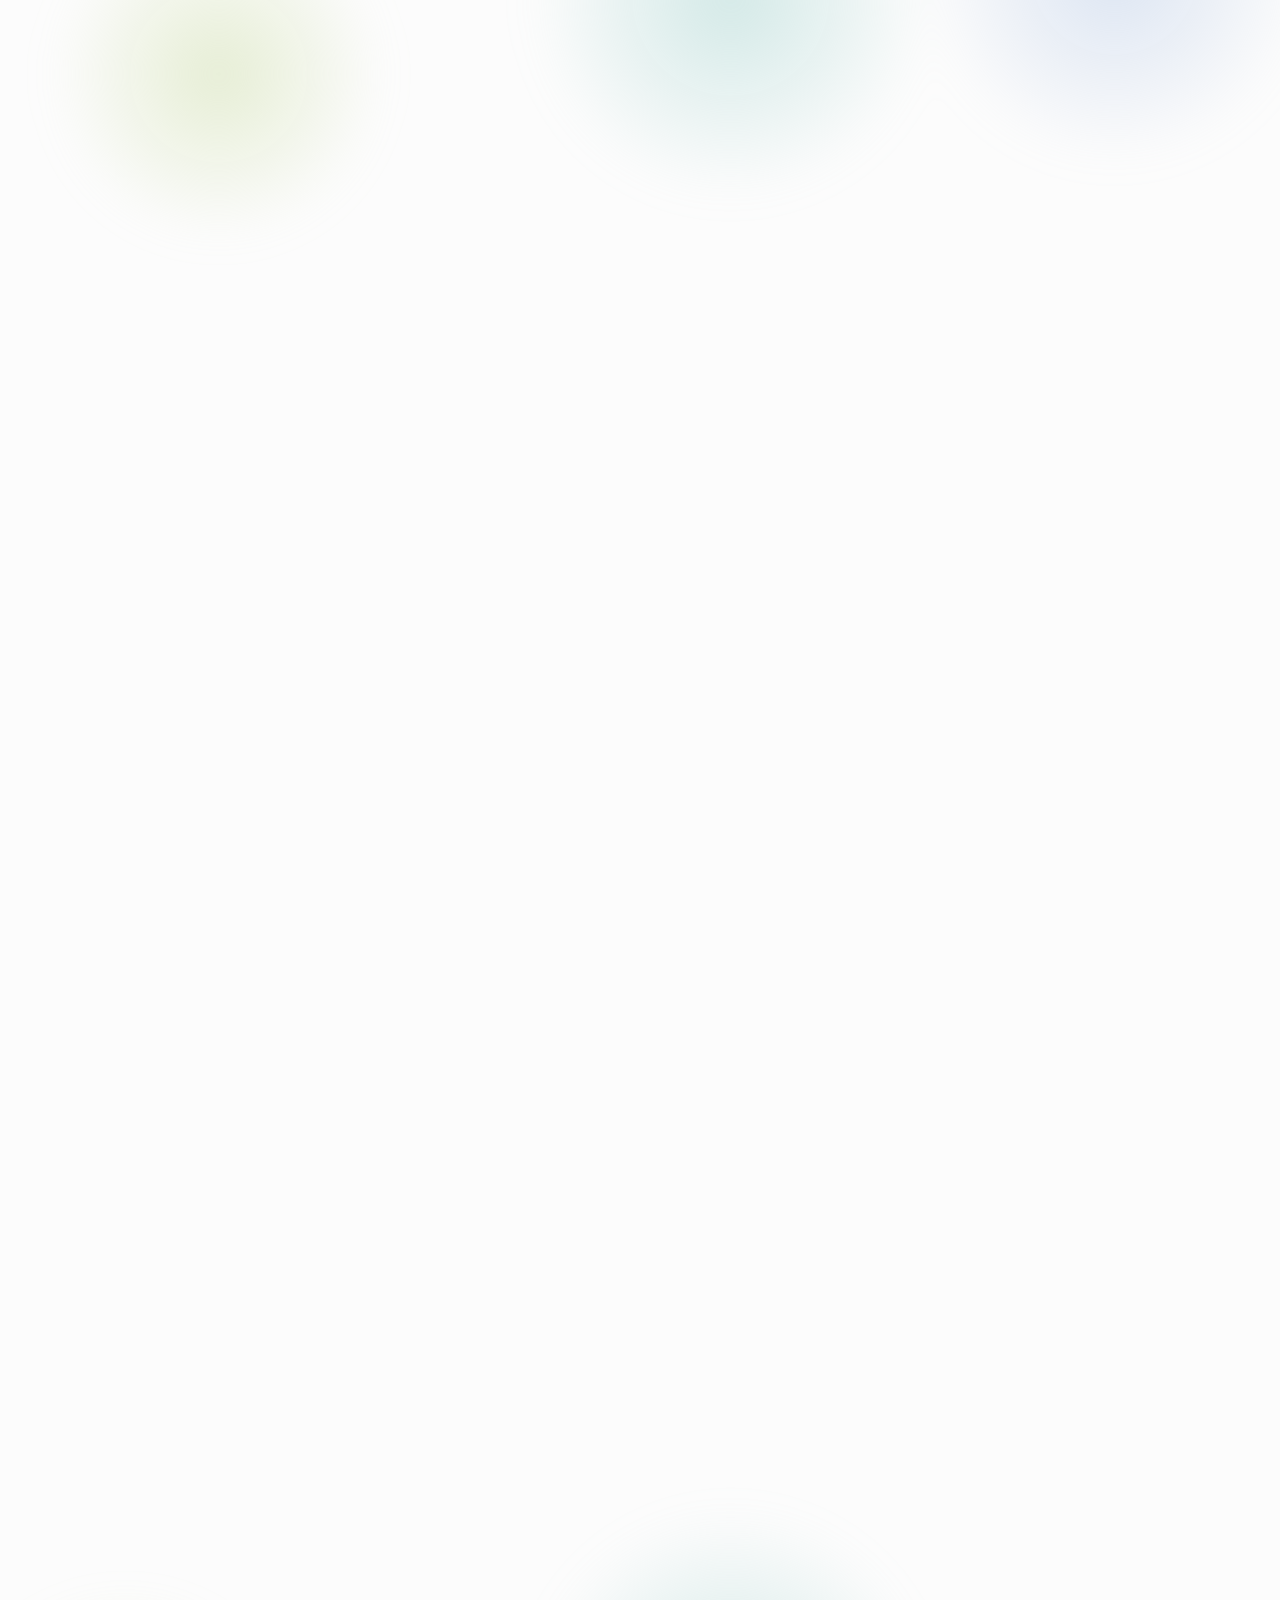
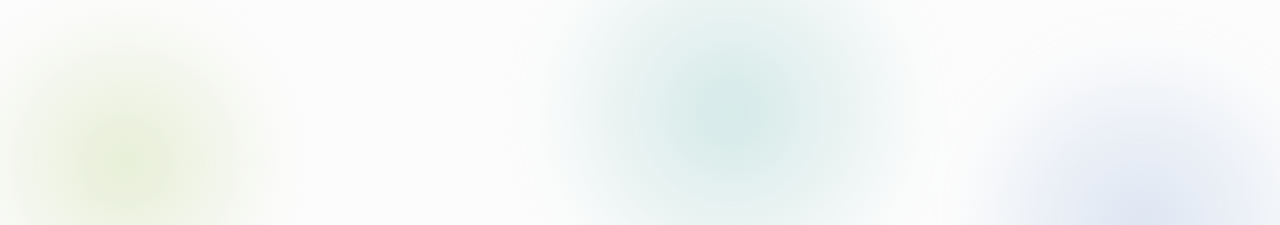
==== commit f4c61878: "Replace flat fill with image bleed on the Baucentr card Co-Authored-By: Claude Opus 5 <noreply@anthr" ====
--- a/index.html
+++ b/index.html
@@ -105,7 +105,7 @@
           <div class="card__visual" data-name="card_visual">
             <div class="card__media card__media--2 t-tilt" data-name="card_media">
               <div class="t-tilt-shift">
-                <div class="t-tilt-card t-tilt-card--fit">
+                <div class="t-tilt-card">
                   <picture>
                     <source media="(max-width: 768px)" srcset="assets/images/card-baucentr-mobile.png">
                     <img src="assets/images/card-baucentr-desktop.png" alt="Бауцентр" class="card__media-img card__media-img--cover">
--- a/css/styles.css
+++ b/css/styles.css
@@ -207,7 +207,7 @@
 
 .brand-identity {
   position: absolute;
-  bottom: 118px;
+  bottom: 111px;
   right: 0;
   width: 261px;
   display: flex;
@@ -773,16 +773,6 @@
   transition: transform var(--tilt-return) var(--tilt-return-ease);
   will-change: transform;
 }
-/* Карточка, где картинка уже выгружена из Figma ровно в кадр блока
-   (Бауцентр): гасим запас scale(1.12), чтобы в покое кадр совпадал с
-   макетом, а полоску, которую открывает параллакс, заливаем цветом фона
-   самой картинки. */
-.t-tilt-card--fit {
-  background: #1d254d;
-}
-.t-tilt-card--fit .card__media-img {
-  transform: scale(calc(1 / 1.12));
-}
 .t-tilt-card.is-tilting {
   transition: transform var(--tilt-follow) var(--tilt-follow-ease);
 }
@@ -803,8 +793,7 @@
 }
 @media (prefers-reduced-motion: reduce) {
   .t-tilt-shift,
-  .t-tilt-card,
-  .t-tilt-card--fit .card__media-img {
+  .t-tilt-card {
     transform: none !important;
     transition: none !important;
   }
@@ -1546,6 +1535,15 @@
   display: flex;
   align-items: center;
   gap: 6px;
+  /* Шрифт как у ссылок футера (.footer-links__item): CV — не раздел
+     страницы, а внешний файл, поэтому и выглядит иначе, чем пункты-якоря. */
+  font-family: var(--font-sans);
+}
+/* Дополнительный зазор над CV, отделяющий его от пунктов навигации.
+   На десктопе между остальными пунктами 28px (12px padding + 4px gap +
+   12px padding), над CV — 40px. В мобильных кейсах там 12px, над CV — 24px. */
+.float-menu__dropdown-item:has(.float-menu__dropdown-item-inner--cv) {
+  margin-top: 12px;
 }
 .float-menu__dropdown.is-open .float-menu__dropdown-item {
   animation: float-menu-item-in 1.2s cubic-bezier(0.33, 1, 0.68, 1) forwards;
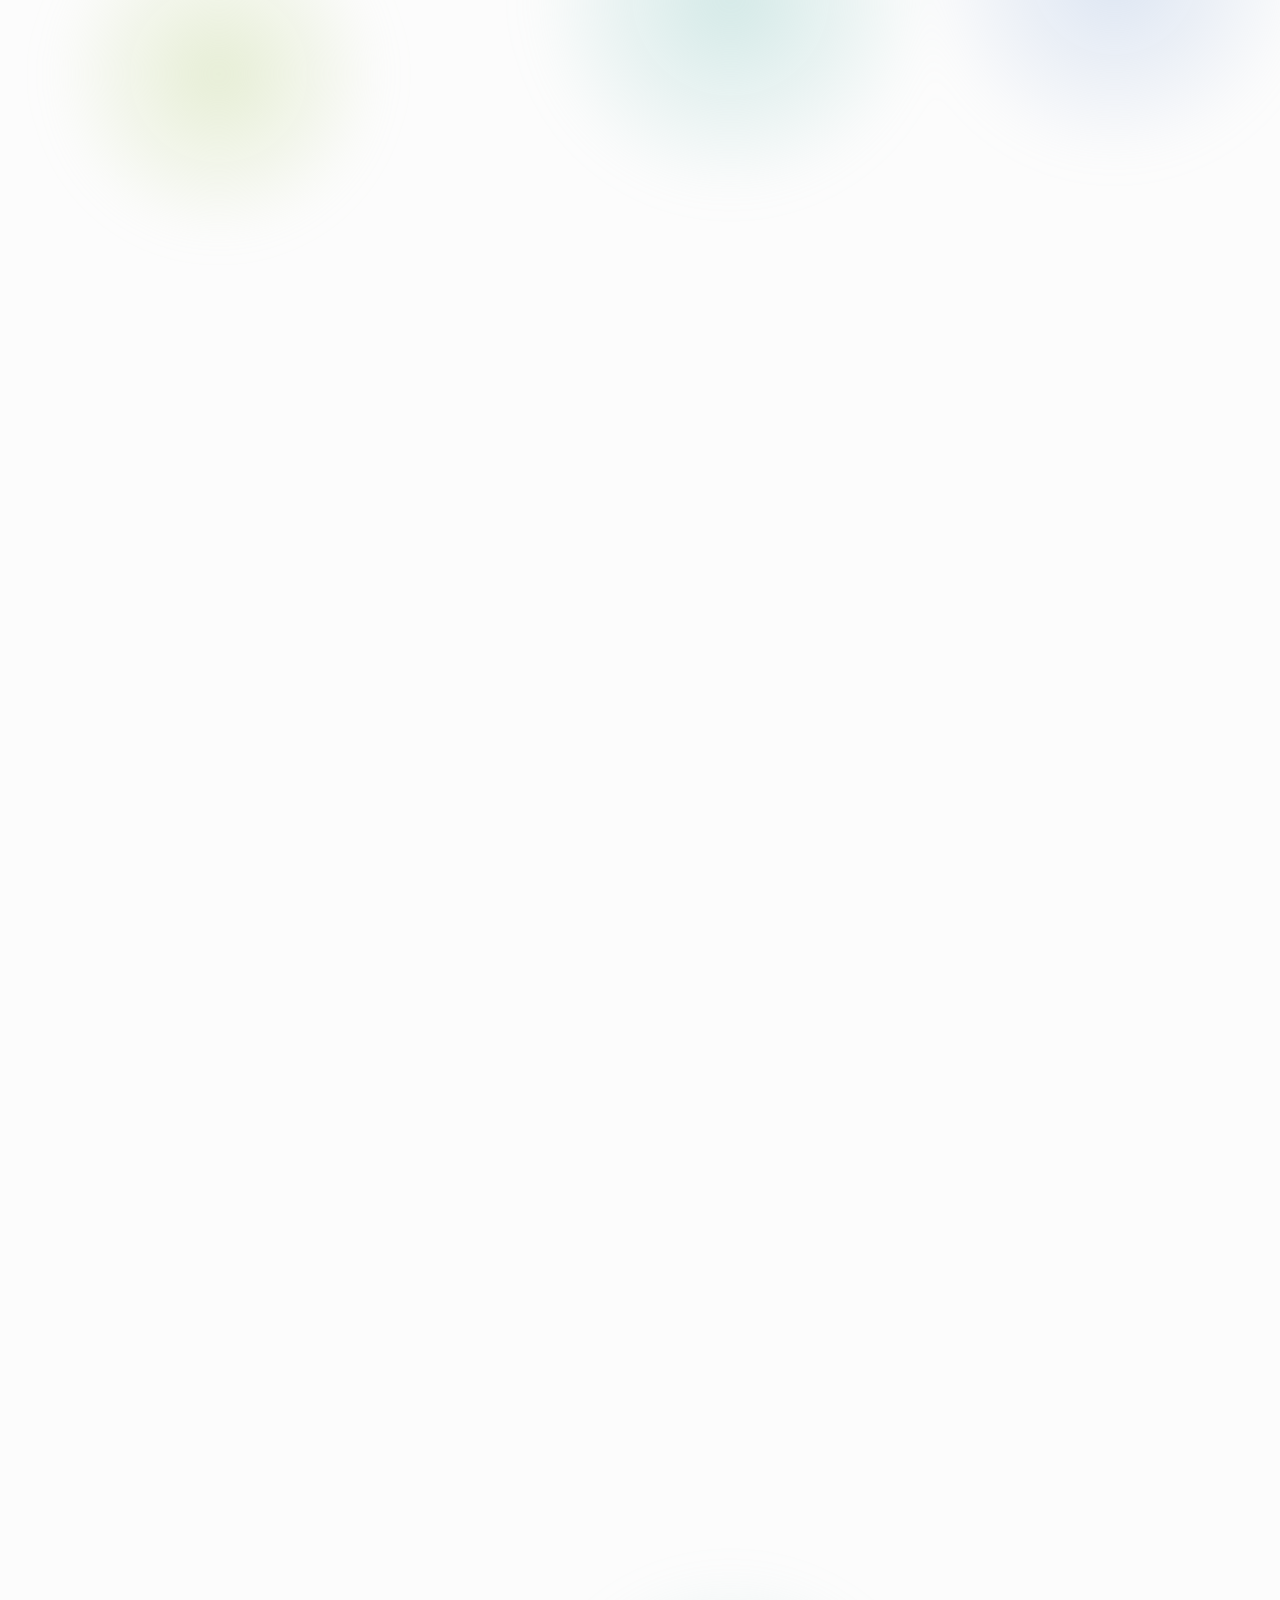
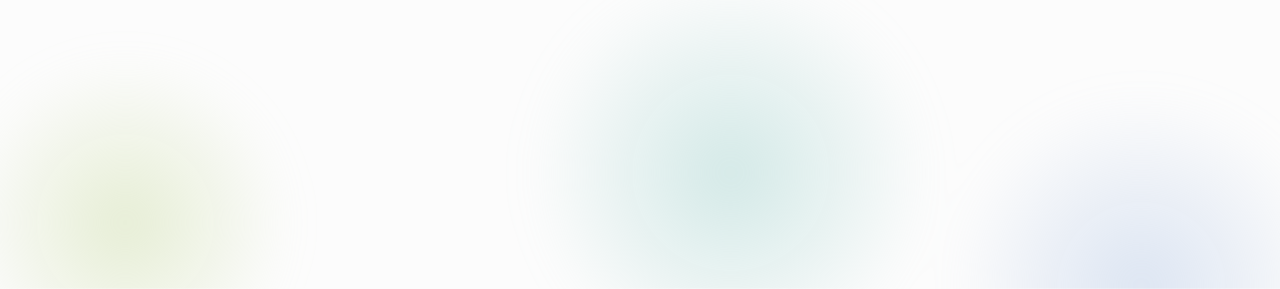
==== commit 272b82a4: "Update About section from Figma with animated tool levels Co-Authored-By: Claude Opus 5 <noreply@ant" ====
--- a/index.html
+++ b/index.html
@@ -160,25 +160,44 @@
         </p>
 
         <div class="about__facts" data-name="about_facts">
-          <div class="facts-row" data-name="facts_row">
-            <div class="fact-item fact-item--fixed">
+          <div class="facts-col" data-name="facts_col">
+            <div class="fact-item">
               <p class="fact-item__label">Опыт</p>
               <p class="fact-item__value">2&nbsp;года</p>
             </div>
-            <div class="fact-item fact-item--flex">
-              <p class="fact-item__label">Инструменты</p>
-              <p class="fact-item__value">Figma (Auto Layout, Компоненты и&nbsp;варианты, MCP),<br aria-hidden="true">HTML/CSS/Git, Tilda, AI (Claude + Obsidian, Gemini, Recraft)</p>
-            </div>
-          </div>
-          <div class="facts-row" data-name="facts_row">
-            <div class="fact-item fact-item--fixed">
+            <div class="fact-item">
+              <p class="fact-item__label">Подход</p>
+              <p class="fact-item__value">Design Thinking, Lean UX, JTBD</p>
+            </div>
+            <div class="fact-item">
               <p class="fact-item__label">Фокус</p>
               <p class="fact-item__value">B2B-продукты, полный цикл</p>
             </div>
-            <div class="fact-item fact-item--flex">
-              <p class="fact-item__label">Методы</p>
-              <p class="fact-item__value">Конкурентный анализ, JTBD, User Flow, Wireframing,<br aria-hidden="true">Дизайн-системы и&nbsp;др.</p>
-            </div>
+          </div>
+          <div class="fact-item fact-item--tools">
+            <p class="fact-item__label">Инструменты</p>
+            <ul class="tools">
+              <li class="tool">
+                <p class="tool__text"><span class="tool__name">Figma</span><span class="tool__desc">дизайн, прототипы, hand-off</span></p>
+                <span class="tool__level" role="img" aria-label="5 из 5"><i class="is-on"></i><i class="is-on"></i><i class="is-on"></i><i class="is-on"></i><i class="is-on"></i></span>
+              </li>
+              <li class="tool">
+                <p class="tool__text"><span class="tool__name">Claude</span><span class="tool__desc">вайбкодинг, рабочие прототипы</span></p>
+                <span class="tool__level" role="img" aria-label="4 из 5"><i class="is-on"></i><i class="is-on"></i><i class="is-on"></i><i class="is-on"></i><i></i></span>
+              </li>
+              <li class="tool">
+                <p class="tool__text"><span class="tool__name">Obsidian</span><span class="tool__desc">справочник для&nbsp;Claude</span></p>
+                <span class="tool__level" role="img" aria-label="3 из 5"><i class="is-on"></i><i class="is-on"></i><i class="is-on"></i><i></i><i></i></span>
+              </li>
+              <li class="tool">
+                <p class="tool__text"><span class="tool__name">Recraft</span><span class="tool__desc">генерация фото/видео</span></p>
+                <span class="tool__level" role="img" aria-label="3 из 5"><i class="is-on"></i><i class="is-on"></i><i class="is-on"></i><i></i><i></i></span>
+              </li>
+              <li class="tool">
+                <p class="tool__text"><span class="tool__name">Tilda</span><span class="tool__desc">ноукод-сборка</span></p>
+                <span class="tool__level" role="img" aria-label="3 из 5"><i class="is-on"></i><i class="is-on"></i><i class="is-on"></i><i></i><i></i></span>
+              </li>
+            </ul>
           </div>
         </div>
       </div>
--- a/css/styles.css
+++ b/css/styles.css
@@ -94,7 +94,7 @@
   top: 0;
   left: 0;
   width: 1920px;
-  height: 2738px;
+  height: 2833px;
   background: var(--color-bg);
   transform-origin: top left;
   /* clip (не hidden!): обрезает фон-глоу по границе фрейма так же
@@ -900,19 +900,25 @@
   -webkit-user-select: text;
 }
 
+/* Две колонки по 605px (1210 - 30 зазор, пополам): слева три факта
+   столбиком, справа "Инструменты" со списком и уровнем владения. */
 .about__facts {
   width: 100%;
+  display: flex;
+  align-items: flex-start;
+  gap: 30px;
+}
+
+.facts-col {
+  flex: 1 0 0;
+  min-width: 0;
   display: flex;
   flex-direction: column;
   align-items: flex-start;
   gap: 30px;
 }
-
-.facts-row {
-  width: 100%;
-  display: flex;
-  align-items: flex-start;
-  gap: 139px;
+.facts-col .fact-item {
+  width: 480px;
 }
 
 .fact-item {
@@ -920,8 +926,129 @@
   display: flex;
   flex-direction: column;
   align-items: flex-start;
+  gap: 20px;
+  padding-top: 15px;
+}
+
+.fact-item--tools {
+  flex: 1 0 0;
+  min-width: 0;
+}
+
+.tools {
+  width: 100%;
+  margin: 0;
+  padding: 0;
+  list-style: none;
+  display: flex;
+  flex-direction: column;
+  gap: 20px;
+}
+.tool {
+  display: flex;
+  align-items: center;
+  min-height: 22px;
+  justify-content: space-between;
+  gap: 20px;
+}
+.tool__text {
+  margin: 0;
+  display: flex;
+  align-items: center;
+  gap: 40px;
+  line-height: normal;
+  user-select: text;
+  -webkit-user-select: text;
+}
+.tool__name {
+  width: 75px;
+  flex-shrink: 0;
+  font-family: var(--font-sans);
+  font-size: 18px;
+  color: var(--color-text-primary);
+}
+.tool__desc {
+  font-family: var(--font-sans);
+  font-size: 16px;
+  color: var(--color-text-secondary);
+  white-space: nowrap;
+}
+
+/* Уровень владения — 5 кружков по 12px через 10px. Пустой кружок в
+   макете — ячейка 12px с серой точкой 6px внутри.
+   Появление построчно (классы ставит revealTools() в script.js):
+   .is-visible — проявляется текст строки и следом по очереди 5 серых
+   кружков; .is-filled — кружки уровня по очереди закрашиваются чёрным
+   (сжались → вспыхнули чёрным с перелётом 1.18 → встали в 1). Один раз,
+   без цикла. */
+.tool__text {
+  opacity: 0;
+  transform: translateY(6px);
+  transition: opacity 0.4s ease-out, transform 0.4s ease-out;
+}
+.tool.is-visible .tool__text {
+  opacity: 1;
+  transform: none;
+}
+.tool__level {
+  --dot-empty: radial-gradient(circle, #e5e5e5 0 3px, transparent 3.5px);
+  display: flex;
+  align-items: center;
   gap: 10px;
-  padding-top: 15px;
+  flex-shrink: 0;
+}
+.tool__level i {
+  display: block;
+  width: 12px;
+  height: 12px;
+  border-radius: 50%;
+  background: var(--dot-empty);
+  opacity: 0;
+  transform: scale(0.55);
+  transition: opacity 0.25s ease-out, transform 0.25s ease-out;
+}
+.tool.is-visible .tool__level i {
+  opacity: 1;
+  transform: scale(1);
+}
+.tool.is-visible .tool__level i:nth-child(1) { transition-delay: 150ms; }
+.tool.is-visible .tool__level i:nth-child(2) { transition-delay: 200ms; }
+.tool.is-visible .tool__level i:nth-child(3) { transition-delay: 250ms; }
+.tool.is-visible .tool__level i:nth-child(4) { transition-delay: 300ms; }
+.tool.is-visible .tool__level i:nth-child(5) { transition-delay: 350ms; }
+/* После заливки чёрные кружки медленно "дышат" (dot-pulse, только
+   opacity) — волной, с тем же сдвигом между кружками, что и у заливки.
+   Пульс стартует уже после заливки (0.42s + пауза 0.6s), начинается и
+   заканчивается на opacity 1 — без скачка. */
+.tool.is-filled .tool__level i.is-on {
+  background: var(--color-text-primary);
+  animation:
+    token-fill 0.42s linear both,
+    dot-pulse 4.8s ease-in-out 1.02s infinite;
+}
+.tool.is-filled .tool__level i:nth-child(2) { animation-delay: 80ms, 1.3s; }
+.tool.is-filled .tool__level i:nth-child(3) { animation-delay: 160ms, 1.58s; }
+.tool.is-filled .tool__level i:nth-child(4) { animation-delay: 240ms, 1.86s; }
+.tool.is-filled .tool__level i:nth-child(5) { animation-delay: 320ms, 2.14s; }
+@keyframes dot-pulse {
+  0%, 100% { opacity: 1; }
+  50%      { opacity: .6; }
+}
+@keyframes token-fill {
+  0%   { background: var(--dot-empty); opacity: 1; transform: scale(1); }
+  30%  { background: var(--dot-empty); opacity: .1; transform: scale(.55); }
+  31%  { background: var(--color-text-primary); opacity: .1; transform: scale(.55); }
+  75%  { background: var(--color-text-primary); opacity: 1; transform: scale(1.18); }
+  100% { background: var(--color-text-primary); opacity: 1; transform: scale(1); }
+}
+@media (prefers-reduced-motion: reduce) {
+  .tool__text,
+  .tool__level i {
+    transition: none;
+  }
+  .tool.is-filled .tool__level i.is-on {
+    animation: none;
+  }
 }
 .fact-item::before {
   content: '';
@@ -937,16 +1064,6 @@
 }
 .fact-item.is-visible::before {
   transform: scaleX(1);
-}
-
-.fact-item--fixed {
-  width: 461px;
-  flex-shrink: 0;
-}
-
-.fact-item--flex {
-  flex: 1 0 0;
-  min-width: 0;
 }
 
 .fact-item__label {
@@ -989,7 +1106,7 @@
 .footer {
   position: absolute;
   left: 0;
-  top: 2404px;
+  top: 2495px;
   width: 1920px;
   padding: 40px;
   /* Как .about — оформление/навигация, не контент для копирования. */
@@ -1828,24 +1945,55 @@
   .about__lead {
     font-size: 12px;
   }
+  /* Все факты, включая "Инструменты", — одним столбиком (фрейм "mobile"). */
   .about__facts {
+    flex-direction: column;
     gap: 20px;
   }
-  .facts-row {
-    gap: 60px;
+  .facts-col {
+    width: 100%;
+    gap: 20px;
+  }
+  .facts-col .fact-item {
+    width: 100%;
   }
   .fact-item {
-    gap: 4px;
-    padding-top: 4px;
+    gap: 8px;
+    padding-top: 6px;
+  }
+  .fact-item--tools {
+    width: 100%;
+  }
+  .tools {
+    gap: 16px;
+  }
+  .tool {
+    min-height: 15px;
+    gap: 20px;
+  }
+  .tool__text {
+    gap: 24px;
+  }
+  .tool__name {
+    width: 50px;
+    font-size: 12px;
+  }
+  .tool__desc {
+    font-size: 12px;
+    /* На узких телефонах (320px) длинное описание переносится, а не
+       выталкивает кружки за край экрана. */
+    white-space: normal;
+  }
+  /* Кружки 10px через 10px, пустой — серая точка 6px, как на десктопе. */
+  .tool__level i {
+    width: 10px;
+    height: 10px;
   }
   .fact-item::before {
     /* На мобильной версии страница не сжимается через transform: scale() —
        компенсация толщины линии (см. базовое правило) здесь не нужна и
        только утолщала бы её на узких экранах, где --page-scale < 1. */
     border-top: 1px solid var(--color-border-divider);
-  }
-  .fact-item--fixed {
-    width: 105px;
   }
   .fact-item__label,
   .fact-item__value {
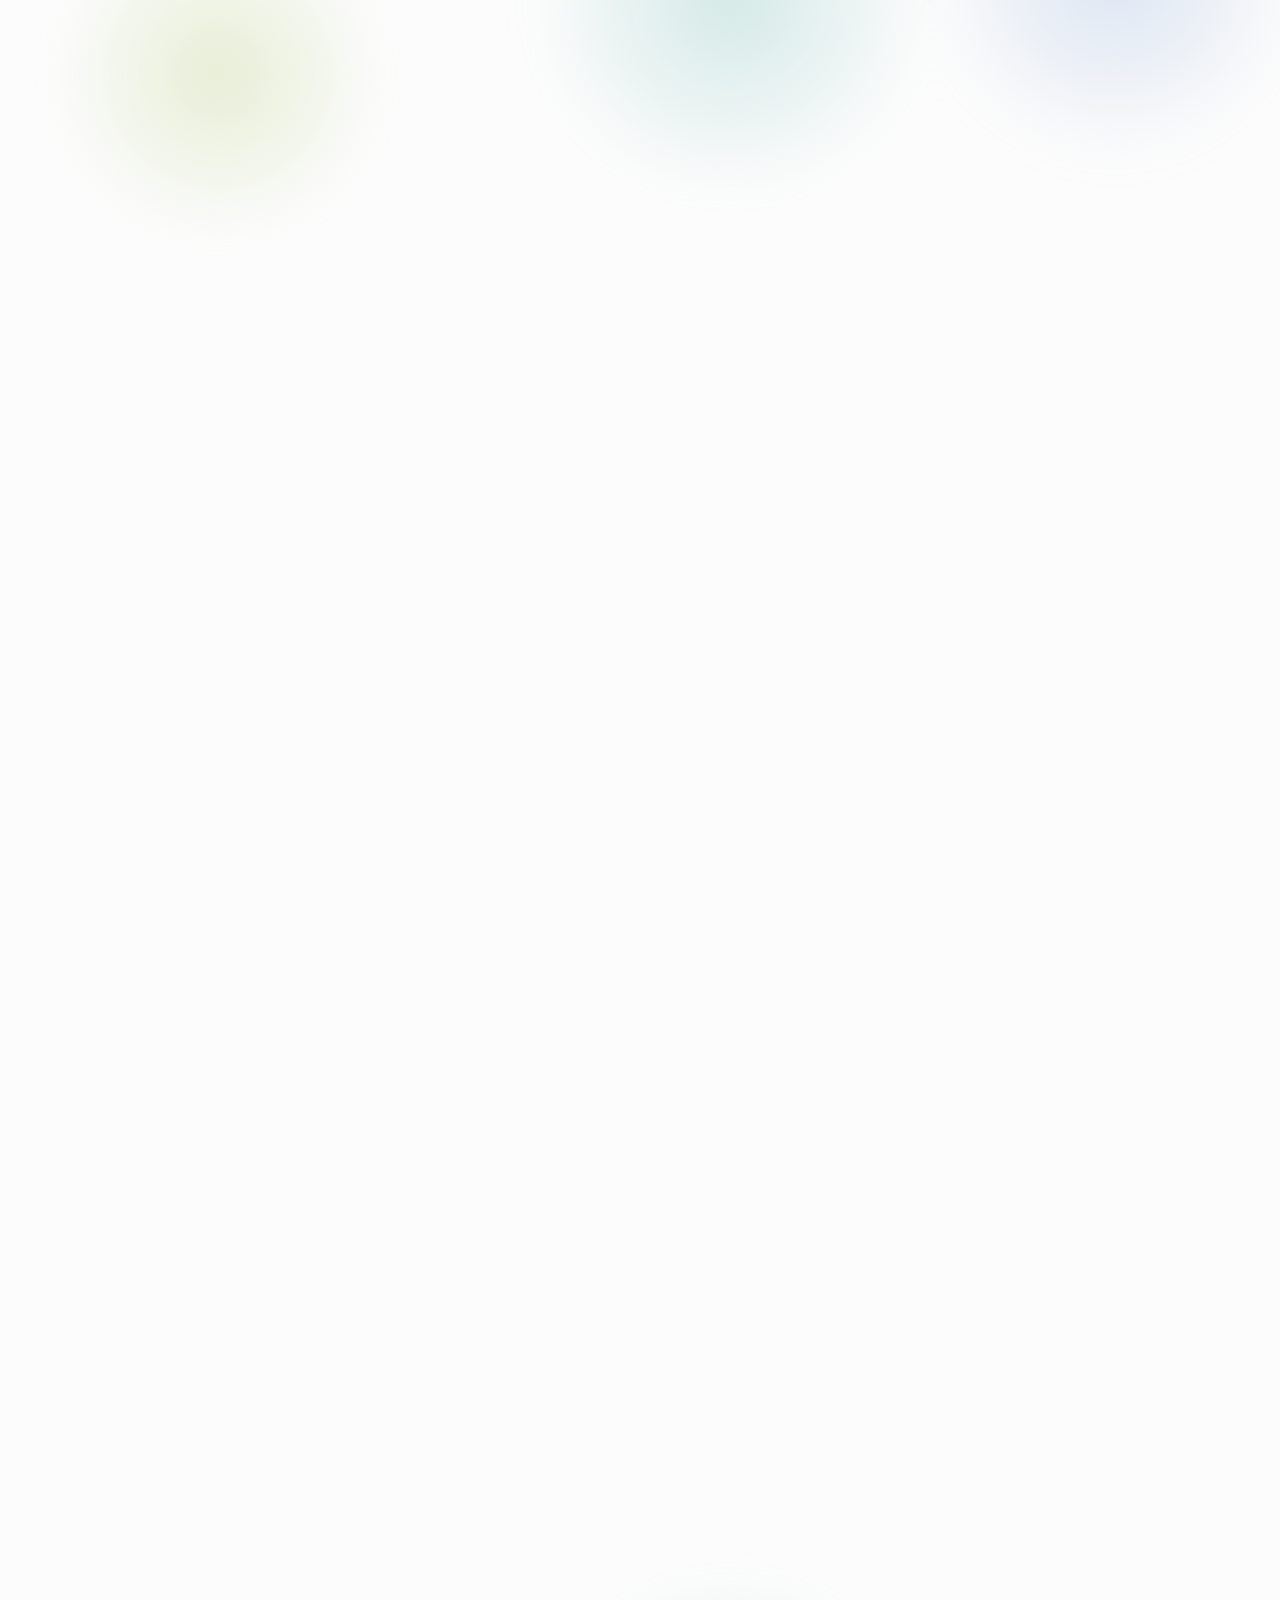
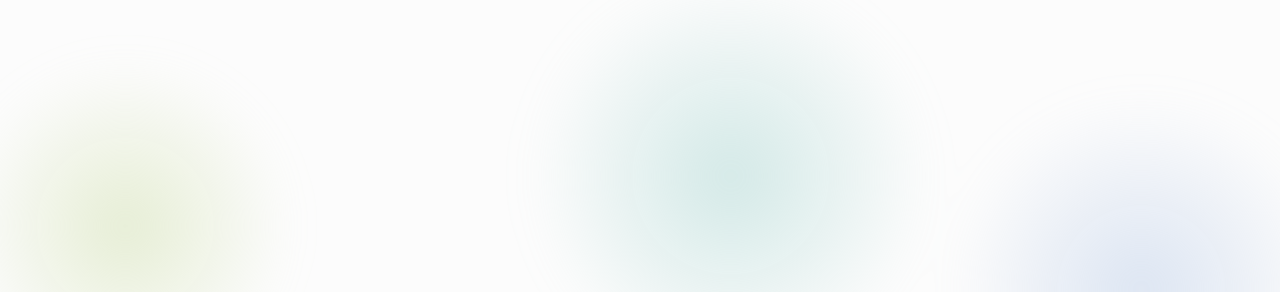
==== commit f2a4ac51: "Swap Focus and Approach facts per Figma Co-Authored-By: Claude Opus 5 <noreply@anthropic.com>" ====
--- a/index.html
+++ b/index.html
@@ -166,12 +166,12 @@
               <p class="fact-item__value">2&nbsp;года</p>
             </div>
             <div class="fact-item">
+              <p class="fact-item__label">Фокус</p>
+              <p class="fact-item__value">B2B-продукты, полный цикл</p>
+            </div>
+            <div class="fact-item">
               <p class="fact-item__label">Подход</p>
               <p class="fact-item__value">Design Thinking, Lean UX, JTBD</p>
-            </div>
-            <div class="fact-item">
-              <p class="fact-item__label">Фокус</p>
-              <p class="fact-item__value">B2B-продукты, полный цикл</p>
             </div>
           </div>
           <div class="fact-item fact-item--tools">
--- a/css/styles.css
+++ b/css/styles.css
@@ -94,7 +94,7 @@
   top: 0;
   left: 0;
   width: 1920px;
-  height: 2833px;
+  height: 2838px;
   background: var(--color-bg);
   transform-origin: top left;
   /* clip (не hidden!): обрезает фон-глоу по границе фрейма так же
@@ -915,7 +915,7 @@
   display: flex;
   flex-direction: column;
   align-items: flex-start;
-  gap: 30px;
+  gap: 40px;
 }
 .facts-col .fact-item {
   width: 480px;
@@ -926,7 +926,7 @@
   display: flex;
   flex-direction: column;
   align-items: flex-start;
-  gap: 20px;
+  gap: 15px;
   padding-top: 15px;
 }
 
@@ -1106,7 +1106,7 @@
 .footer {
   position: absolute;
   left: 0;
-  top: 2495px;
+  top: 2500px;
   width: 1920px;
   padding: 40px;
   /* Как .about — оформление/навигация, не контент для копирования. */
@@ -1958,33 +1958,41 @@
     width: 100%;
   }
   .fact-item {
-    gap: 8px;
-    padding-top: 6px;
+    gap: 10px;
+    padding-top: 10px;
   }
   .fact-item--tools {
     width: 100%;
   }
   .tools {
-    gap: 16px;
-  }
+    gap: 12px;
+  }
+  /* Строка всегда в одну линию. Макет — 430px; на телефонах уже зазоры
+     плавно сжимаются (22→9px у текста, 8→5px у кружков), а самое длинное
+     описание всё равно помещается вплоть до 360px. Уже этого описание
+     обрезается многоточием, а не переносится и не выталкивает кружки. */
   .tool {
     min-height: 15px;
-    gap: 20px;
+    gap: 8px;
   }
   .tool__text {
-    gap: 24px;
+    min-width: 0;
+    gap: clamp(9px, calc((100vw - 375px) * 0.2 + 12px), 22px);
   }
   .tool__name {
     width: 50px;
     font-size: 12px;
   }
   .tool__desc {
+    min-width: 0;
     font-size: 12px;
-    /* На узких телефонах (320px) длинное описание переносится, а не
-       выталкивает кружки за край экрана. */
-    white-space: normal;
-  }
-  /* Кружки 10px через 10px, пустой — серая точка 6px, как на десктопе. */
+    overflow: hidden;
+    text-overflow: ellipsis;
+  }
+  /* Кружки 10px через 8px, пустой — серая точка 6px, как на десктопе. */
+  .tool__level {
+    gap: clamp(5px, calc((100vw - 375px) * 0.055 + 6px), 8px);
+  }
   .tool__level i {
     width: 10px;
     height: 10px;
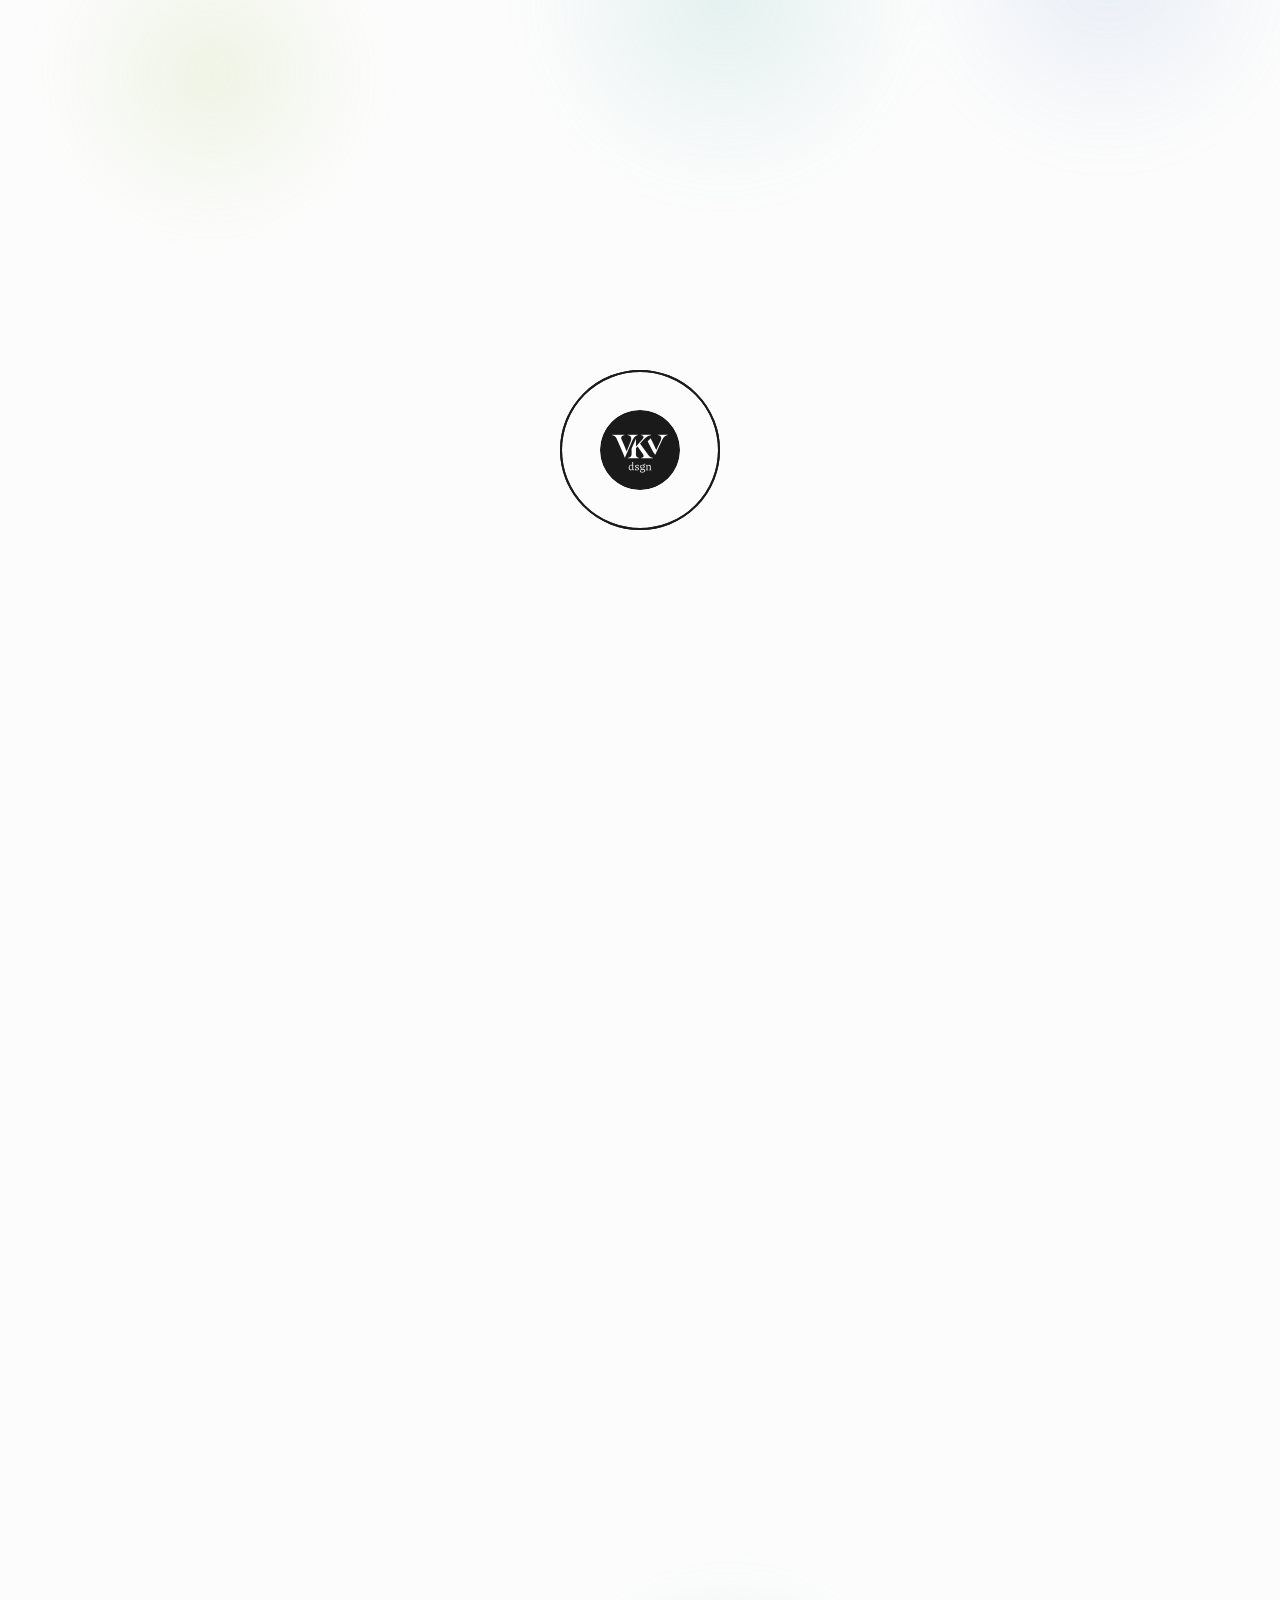
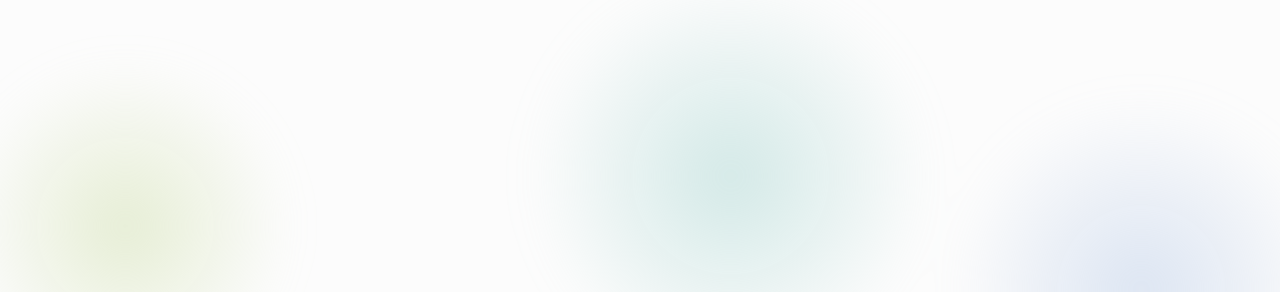
==== commit 8786f0e7: "Rework loader handoff into the hero cascade Co-Authored-By: Claude Opus 5 <noreply@anthropic.com>" ====
--- a/index.html
+++ b/index.html
@@ -28,6 +28,9 @@
 </head>
 <body>
 <div class="loader" id="loader" role="status" aria-live="polite" aria-label="Загрузка страницы">
+  <div class="ld-glow" aria-hidden="true">
+    <img src="assets/icons/hero-glow.svg" alt="" class="ld-glow__img">
+  </div>
   <div class="ld-echo">
     <img src="assets/images/Logo.png" alt="" class="ld-echo__logo">
   </div>
@@ -167,7 +170,7 @@
             </div>
             <div class="fact-item">
               <p class="fact-item__label">Фокус</p>
-              <p class="fact-item__value">B2B-продукты, полный цикл</p>
+              <p class="fact-item__value">Превращаю сложные задачи в&nbsp;понятные интерфейсы</p>
             </div>
             <div class="fact-item">
               <p class="fact-item__label">Подход</p>
--- a/css/styles.css
+++ b/css/styles.css
@@ -1283,15 +1283,71 @@
   align-items: center;
   justify-content: center;
   background: var(--color-bg);
-  /* Круговой reveal сходится в левый верхний угол (не в логотип по центру),
-     как переход темы на jib.design — та же кривая
-     cubic-bezier(0.65, 0, 0.35, 1). */
-  clip-path: circle(150% at 0% 0%);
-  transition: clip-path 1.4s cubic-bezier(0.65, 0, 0.35, 1);
+  /* Уход лоадера — простое затухание, без шторок и перелистываний:
+     сначала гаснет сам знак (.is-fading), следом фон (.is-hidden), и
+     под ним уже проявляются буквы hero. */
+  opacity: 1;
+  transition: opacity 0.6s ease-out;
+}
+/* Тот же градиент, что светит над шапкой (.hero-glow, та же картинка):
+   проявляется в середине пульсации, ещё на лоадере, и дальше просто
+   передаёт эстафету настоящему свечению страницы под ним. */
+/* Коробка повторяет саму страницу: до 1920px это ширина окна (ровно во
+   столько .page и масштабируется), дальше — фиксированные 1920 по центру.
+   Поэтому проценты ниже дают ровно ту же рамку, что у .hero-glow__img на
+   странице, и при уходе лоадера свечение не прыгает. Высота равна ширине
+   только затем, чтобы вертикальный процент считался от того же числа. */
+.ld-glow {
+  position: absolute;
+  left: 50%;
+  top: 0;
+  /* --ld-page-w ставит script.js (ширина окна вместе с полосой прокрутки —
+     именно от неё считается масштаб .page); 100vw здесь не подходит: с
+     scrollbar-gutter он на 15px меньше, и свечение было бы чуть мельче
+     страничного. */
+  width: min(1920px, var(--ld-page-w, 100vw));
+  aspect-ratio: 1;
+  height: auto;
+  transform: translateX(-50%);
+  /* Лоадер шире вьюпорта на полосу прокрутки (её место зарезервировано
+     на html), поэтому центр у него смещён относительно центра страницы —
+     возвращаем на место. */
+  margin-left: calc((var(--ld-page-w, 100vw) - 100vw) / 2);
+  opacity: 0;
+  pointer-events: none;
+  transition: opacity 1.4s ease-out;
+}
+.loader.is-glow .ld-glow {
+  opacity: 0.6;
+}
+.ld-glow__img {
+  position: absolute;
+  display: block;
+  left: -15.21%;
+  top: -35.35%;
+  width: 134.84%;
+  height: auto;
+}
+
+/* Логотип и круги вокруг него — один слой (.ld-echo), гаснут вместе. */
+.loader.is-fading .ld-echo {
+  opacity: 0;
+  transition: opacity 0.5s ease-out;
 }
 .loader.is-hidden {
-  clip-path: circle(0% at 0% 0%);
+  opacity: 0;
   pointer-events: none;
+}
+
+@media (prefers-reduced-motion: reduce) {
+  .loader,
+  .loader.is-fading .ld-echo {
+    transition-duration: 0.3s;
+  }
+  .ld-echo::before,
+  .ld-echo::after {
+    animation: none;
+  }
 }
 
 /* Последовательное появление контента hero после лоадера: элементы
@@ -1299,7 +1355,12 @@
 .js-reveal {
   opacity: 0;
   filter: blur(8px);
-  transition: opacity 0.7s cubic-bezier(0.65, 0, 0.35, 1), filter 0.7s cubic-bezier(0.65, 0, 0.35, 1);
+  transition: opacity 1.2s cubic-bezier(0.22, 1, 0.36, 1), filter 1.2s cubic-bezier(0.22, 1, 0.36, 1);
+}
+/* Буквы монограммы — самые крупные элементы первого экрана, им нужен
+   самый длинный и мягкий выход, иначе появление читается как щелчок. */
+.brand-letter-pos.js-reveal {
+  transition-duration: 1.6s;
 }
 .js-reveal.is-visible {
   opacity: 1;
@@ -1780,6 +1841,21 @@
   .hero-glow__inner {
     inset: -105.57px -133.93px -273.53px -223.94px;
   }
+  /* Копия свечения на лоадере — по тем же числам, что мобильный
+     .hero-glow (ширина 431.47 + охват по бокам 223.94 и 133.93). */
+  .ld-glow {
+    width: 789.34px;
+    height: auto;
+    aspect-ratio: auto;
+    margin-left: 0;
+    left: 50%;
+    top: -83.57px;
+    transform: translateX(calc(-50% - 45px));
+  }
+  .ld-glow__img {
+    position: static;
+    width: 100%;
+  }
 
   .hero-offer {
     /* auto, не фиксированный 229px из Figma: там это не жёсткая ширина, а
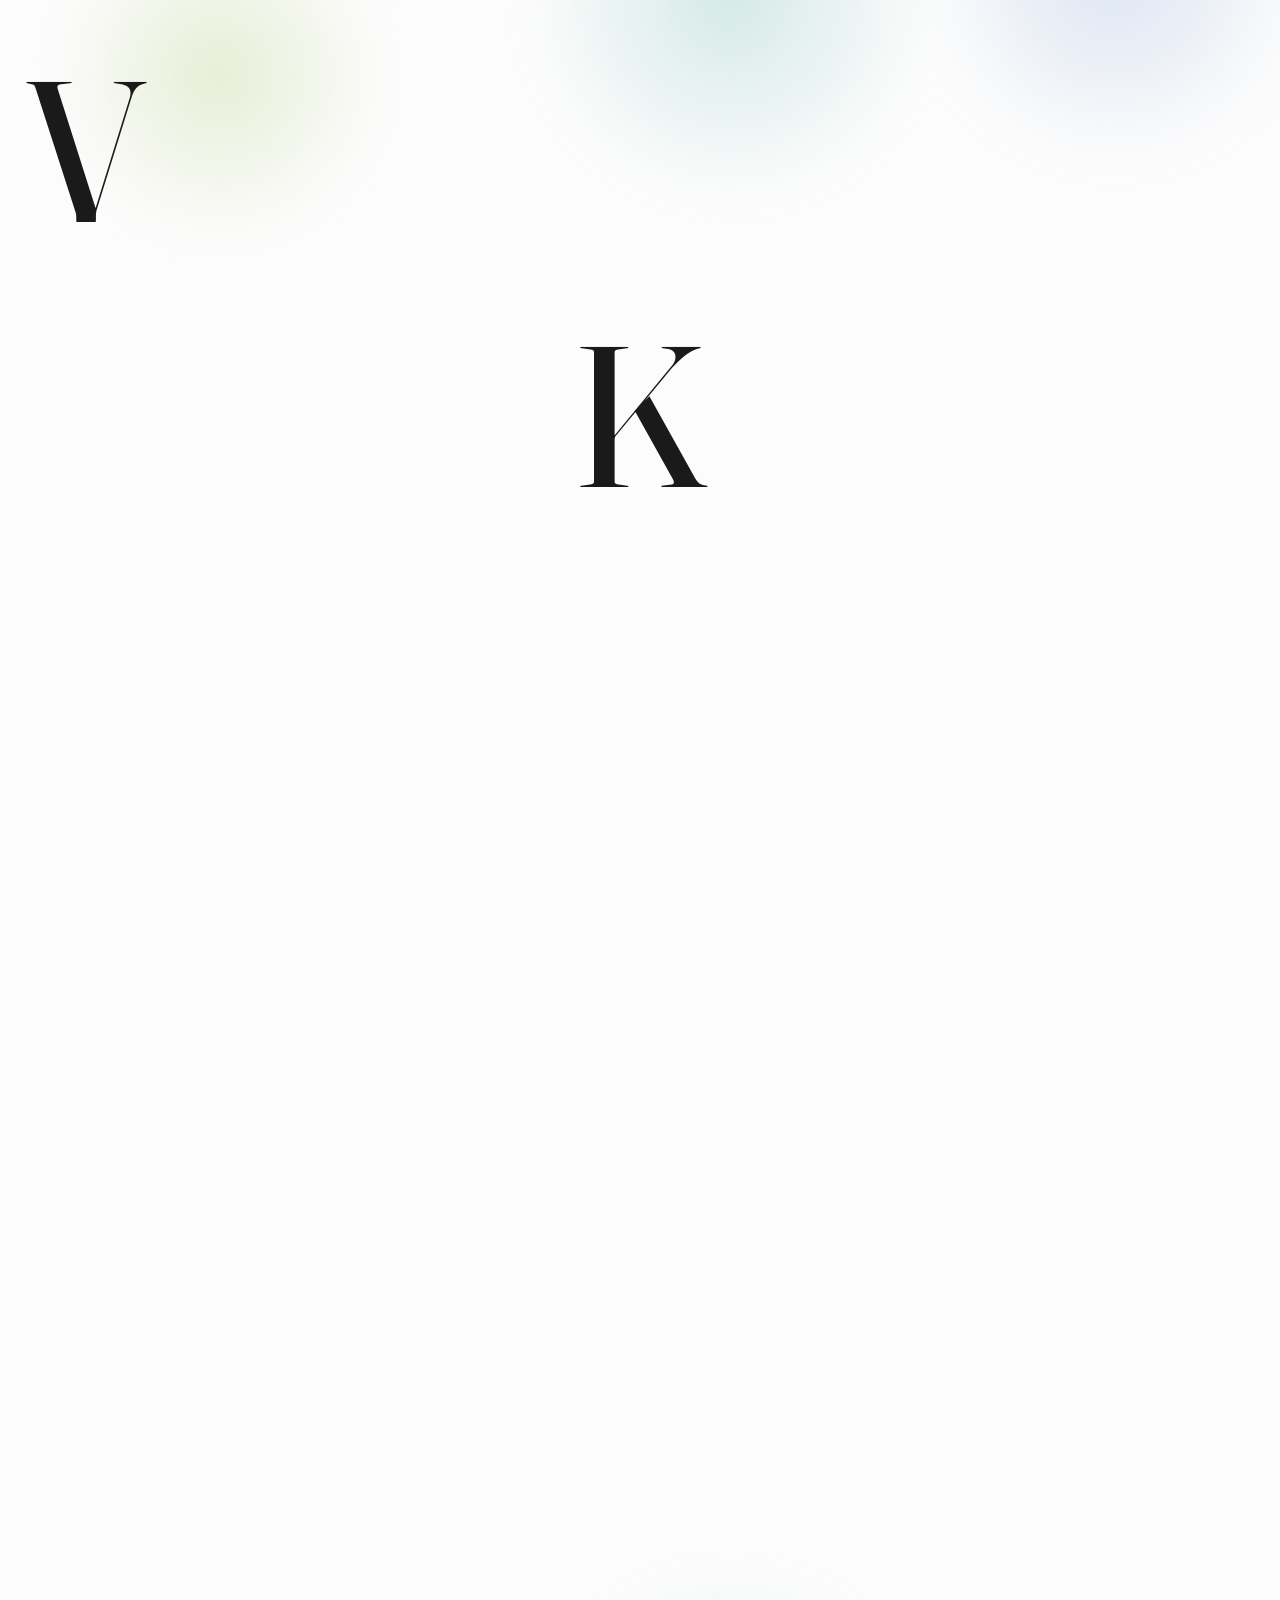
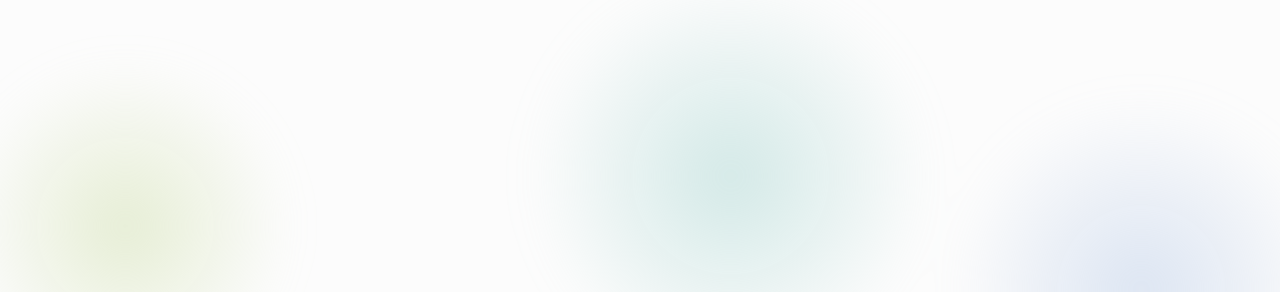
==== commit 57d0f2eb: "Optimize assets and fix SEO basics - serve resized WebP images for cards, avatars and case screensho" ====
--- a/index.html
+++ b/index.html
@@ -5,6 +5,7 @@
 <meta name="viewport" content="width=device-width, initial-scale=1.0">
 <title>Владимир Колмыков — Product | UX/UI Designer</title>
 <meta name="description" content="Опыт разработки интерфейсов для веб-продуктов и сайтов в B2B и B2C сегментах.">
+<link rel="canonical" href="https://vkv-dsgn.ru/">
 <meta property="og:type" content="website">
 <meta property="og:url" content="https://vkv-dsgn.ru/">
 <meta property="og:site_name" content="Владимир Колмыков">
@@ -19,13 +20,71 @@
 <meta name="twitter:title" content="Владимир Колмыков — Product | UX/UI Designer">
 <meta name="twitter:description" content="Опыт разработки интерфейсов для веб-продуктов и сайтов в B2B и B2C сегментах.">
 <meta name="twitter:image" content="https://vkv-dsgn.ru/assets/images/avatar_color.png">
-<link rel="icon" type="image/png" href="assets/images/avatar_color.png">
-<link rel="apple-touch-icon" href="assets/images/avatar_color.png">
+<link rel="icon" type="image/png" href="assets/images/opt/avatar_color-320.png">
+<link rel="apple-touch-icon" href="assets/images/opt/avatar_color-320.png">
 <link rel="preconnect" href="https://fonts.googleapis.com">
 <link rel="preconnect" href="https://fonts.gstatic.com" crossorigin>
-<link href="https://fonts.googleapis.com/css2?family=Fraunces:SOFT,WONK,opsz,wght@0,1,9..144,300..900&family=Inter:wght@400;500&family=Piazzolla:wght@400;500&display=swap" rel="stylesheet">
+<!-- Шрифты грузятся не блокируя первую отрисовку: media="print" снимает
+     со стилей блокировку рендера, onload возвращает их в дело. Пока они
+     едут, экран всё равно закрыт лоадером, поэтому подмены шрифта не видно. -->
+<link rel="preload" as="style" href="https://fonts.googleapis.com/css2?family=Fraunces:SOFT,WONK,opsz,wght@0,1,9..144,300..900&family=Inter:wght@400;500&family=Piazzolla:wght@400;500&display=swap">
+<link rel="stylesheet" media="print" onload="this.media='all'" href="https://fonts.googleapis.com/css2?family=Fraunces:SOFT,WONK,opsz,wght@0,1,9..144,300..900&family=Inter:wght@400;500&family=Piazzolla:wght@400;500&display=swap">
+<noscript><link rel="stylesheet" href="https://fonts.googleapis.com/css2?family=Fraunces:SOFT,WONK,opsz,wght@0,1,9..144,300..900&family=Inter:wght@400;500&family=Piazzolla:wght@400;500&display=swap"></noscript>
 <link rel="stylesheet" href="css/styles.css">
-</head>
+<script>
+  /* Тот же масштаб, что считает fit() в script.js, но выставленный до
+     первой отрисовки: иначе страница сначала рисуется в полный размер
+     фрейма 1920px и только потом ужимается — это большой сдвиг макета
+     (CLS). Инлайновые стили, которые позже поставит fit(), всё равно
+     перебьют это правило; media-условие не даёт ему сработать на
+     мобильной вёрстке, где .page не масштабируется. */
+  (function () {
+    var w = document.documentElement.clientWidth;
+    if (w <= 768) return;
+    var s = Math.min(w / 1920, 1);
+    var st = document.createElement('style');
+    st.textContent =
+      '@media (min-width: 769px){.page{transform:scale(' + s + ')}' +
+      '.stage{width:' + 1920 * s + 'px;height:' + 2838 * s + 'px}}';
+    document.head.appendChild(st);
+    document.documentElement.style.setProperty('--page-scale', s);
+  })();
+</script>
+<script type="application/ld+json">
+{
+  "@context": "https://schema.org",
+  "@graph": [
+    {
+      "@type": "Person",
+      "@id": "https://vkv-dsgn.ru/#person",
+      "name": "Владимир Колмыков",
+      "url": "https://vkv-dsgn.ru/",
+      "image": "https://vkv-dsgn.ru/assets/images/opt/avatar_color-320.png",
+      "jobTitle": "Product / UX/UI Designer",
+      "email": "mailto:vkolm5@yandex.ru",
+      "knowsAbout": [
+        "Продуктовый дизайн",
+        "UX/UI-дизайн",
+        "Проектирование интерфейсов",
+        "Дизайн-системы",
+        "Прототипирование"
+      ],
+      "sameAs": [
+        "https://t.me/vkv_dsgn",
+        "https://www.linkedin.com/in/vkv-dsgn"
+      ]
+    },
+    {
+      "@type": "WebSite",
+      "@id": "https://vkv-dsgn.ru/#website",
+      "url": "https://vkv-dsgn.ru/",
+      "name": "Владимир Колмыков — портфолио",
+      "inLanguage": "ru-RU",
+      "author": { "@id": "https://vkv-dsgn.ru/#person" }
+    }
+  ]
+}
+</script></head>
 <body>
 <div class="loader" id="loader" role="status" aria-live="polite" aria-label="Загрузка страницы">
   <div class="ld-glow" aria-hidden="true">
@@ -46,7 +105,12 @@
     </div>
 
     <div class="hero-offer js-reveal" data-name="block-hero_offer">
-      <h1 class="hero-offer__title" aria-label="Дизайн, который решает задачи бизнеса"><span id="hero-title-text" aria-hidden="true"></span><span class="caret" aria-hidden="true"></span></h1>
+      <!-- Текст заголовка лежит в разметке, а не подставляется скриптом:
+           иначе поисковик видит пустой H1 (эффект печати стартует через
+           несколько секунд, уже после заставки). startTypewriter() в
+           script.js сначала стирает эту строку, затем печатает её заново —
+           анимация та же, но страница осмысленна и без JS. -->
+      <h1 class="hero-offer__title" aria-label="Дизайн, который решает задачи бизнеса"><span id="hero-title-text">Дизайн, который решает задачи бизнеса</span><span class="caret" aria-hidden="true"></span></h1>
     </div>
 
     <div class="brand-identity js-reveal js-reveal--slow" data-name="brand_identity">
@@ -55,8 +119,14 @@
     </div>
 
     <div class="brand-avatar js-reveal js-reveal--slow" data-name="brand_avatar">
-      <img src="assets/images/avatar.png" alt="Владимир Колмыков" class="brand-avatar__img brand-avatar__img--bw">
-      <img src="assets/images/avatar_color.png" alt="" class="brand-avatar__img brand-avatar__img--color">
+      <picture>
+        <source type="image/webp" srcset="assets/images/opt/avatar-320.webp">
+        <img src="assets/images/opt/avatar-320.png" alt="Владимир Колмыков" class="brand-avatar__img brand-avatar__img--bw" width="320" height="320" decoding="async">
+      </picture>
+      <picture>
+        <source type="image/webp" srcset="assets/images/opt/avatar_color-320.webp">
+        <img src="assets/images/opt/avatar_color-320.png" alt="" class="brand-avatar__img brand-avatar__img--color" width="320" height="320" decoding="async">
+      </picture>
     </div>
 
     <span class="brand-letter-pos brand-letter-pos--v-right js-reveal" aria-hidden="true"><span class="brand-letter magnet-btn">V</span></span>
@@ -84,7 +154,12 @@
             <div class="card__media card__media--1 t-tilt" data-name="card_media">
               <div class="t-tilt-shift">
                 <div class="t-tilt-card">
-                  <img src="assets/images/card-skoutai.png" alt="SkoutAI" class="card__media-img card__media-img--cover">
+                  <picture>
+                    <source type="image/webp" media="(max-width: 768px)" srcset="assets/images/opt/card-skoutai-mobile.webp">
+                    <source type="image/webp" srcset="assets/images/opt/card-skoutai-desktop.webp">
+                    <source media="(max-width: 768px)" srcset="assets/images/opt/card-skoutai-mobile.png">
+                    <img src="assets/images/opt/card-skoutai-desktop.png" alt="SkoutAI" class="card__media-img card__media-img--cover" width="1200" height="675" fetchpriority="high" decoding="async">
+                  </picture>
                   <div class="t-tilt-glare"></div>
                 </div>
               </div>
@@ -110,8 +185,10 @@
               <div class="t-tilt-shift">
                 <div class="t-tilt-card">
                   <picture>
-                    <source media="(max-width: 768px)" srcset="assets/images/card-baucentr-mobile.png">
-                    <img src="assets/images/card-baucentr-desktop.png" alt="Бауцентр" class="card__media-img card__media-img--cover">
+                    <source type="image/webp" media="(max-width: 768px)" srcset="assets/images/opt/card-baucentr-mobile.webp">
+                    <source type="image/webp" srcset="assets/images/opt/card-baucentr-desktop.webp">
+                    <source media="(max-width: 768px)" srcset="assets/images/opt/card-baucentr-mobile.png">
+                    <img src="assets/images/opt/card-baucentr-desktop.png" alt="Бауцентр" class="card__media-img card__media-img--cover" width="1200" height="924" decoding="async">
                   </picture>
                   <div class="t-tilt-glare"></div>
                 </div>
--- a/css/styles.css
+++ b/css/styles.css
@@ -367,7 +367,13 @@
   position: absolute;
   inset: 0;
   border-radius: 2px;
-  background-image: url('../assets/images/avatar_color.png');
+  /* Тот же кадр, что у .brand-avatar__img--color, но лёгкий: 320px и
+     webp (png — запасной вариант для старых браузеров). */
+  background-image: url('../assets/images/opt/avatar_color-320.png');
+  background-image: image-set(
+    url('../assets/images/opt/avatar_color-320.webp') type('image/webp'),
+    url('../assets/images/opt/avatar_color-320.png') type('image/png')
+  );
   background-size: cover;
   background-position: center;
   opacity: 0;
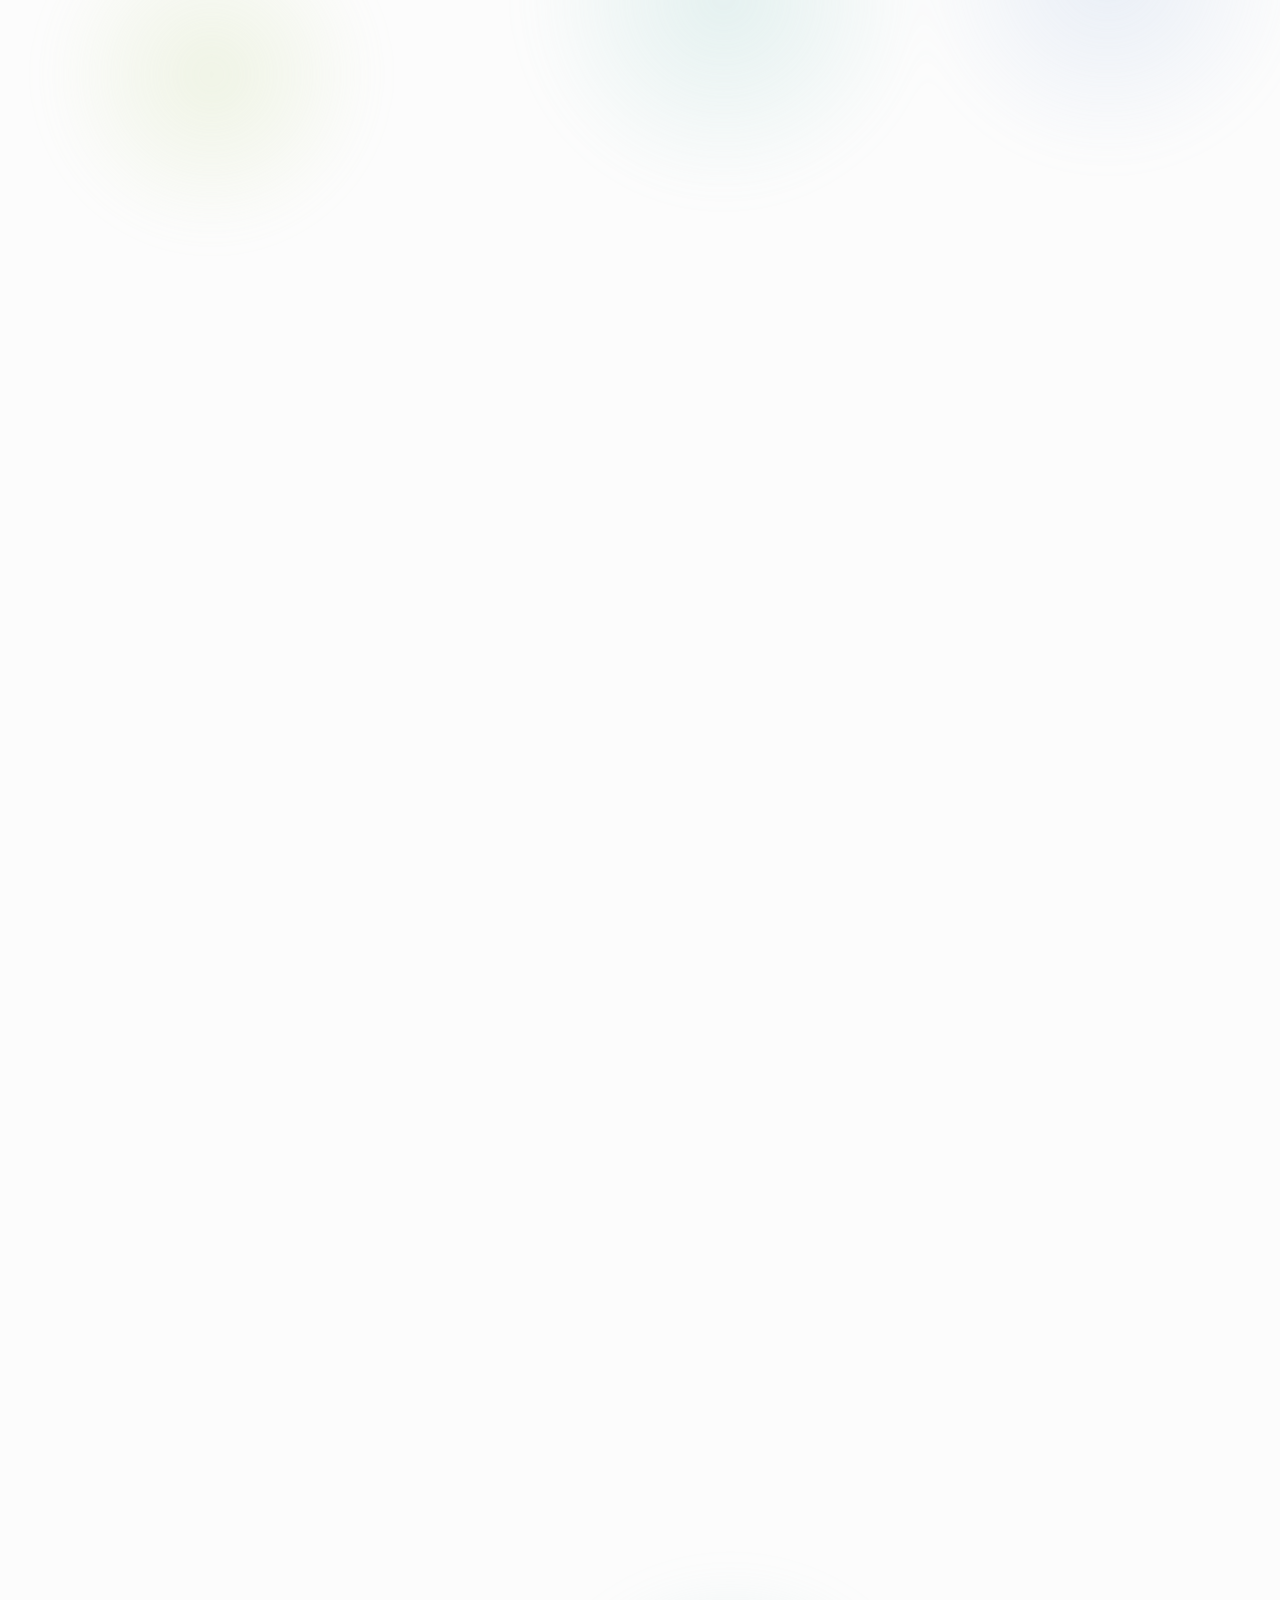
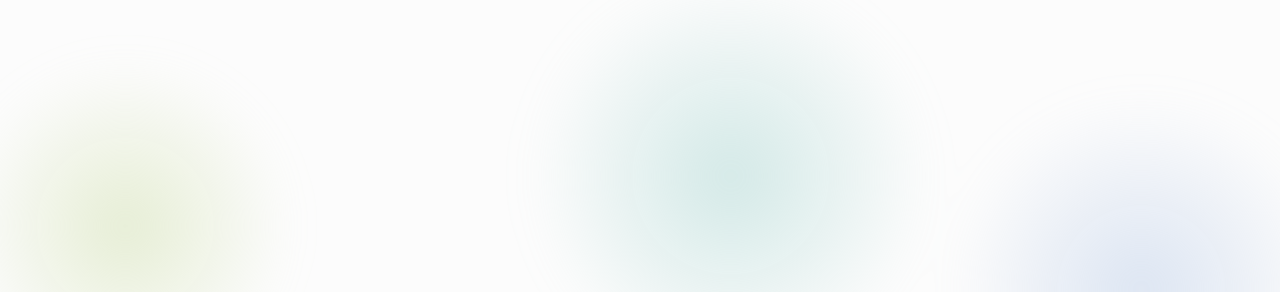
==== commit 0d74cfb4: "Improve headings, titles and case copy - unify the project name as SkoutAI across pages and markup -" ====
--- a/index.html
+++ b/index.html
@@ -3,22 +3,22 @@
 <head>
 <meta charset="UTF-8">
 <meta name="viewport" content="width=device-width, initial-scale=1.0">
-<title>Владимир Колмыков — Product | UX/UI Designer</title>
-<meta name="description" content="Опыт разработки интерфейсов для веб-продуктов и сайтов в B2B и B2C сегментах.">
+<title>Владимир Колмыков — продуктовый и UX/UI-дизайнер</title>
+<meta name="description" content="Портфолио продуктового дизайнера: кейсы ATS-системы с AI-подбором и редизайна интернет-магазина. Исследование, проектирование интерфейсов, дизайн-системы.">
 <link rel="canonical" href="https://vkv-dsgn.ru/">
 <meta property="og:type" content="website">
 <meta property="og:url" content="https://vkv-dsgn.ru/">
 <meta property="og:site_name" content="Владимир Колмыков">
 <meta property="og:locale" content="ru_RU">
-<meta property="og:title" content="Владимир Колмыков — Product | UX/UI Designer">
-<meta property="og:description" content="Опыт разработки интерфейсов для веб-продуктов и сайтов в B2B и B2C сегментах.">
+<meta property="og:title" content="Владимир Колмыков — продуктовый и UX/UI-дизайнер">
+<meta property="og:description" content="Портфолио продуктового дизайнера: кейсы ATS-системы с AI-подбором и редизайна интернет-магазина. Исследование, проектирование интерфейсов, дизайн-системы.">
 <meta property="og:image" content="https://vkv-dsgn.ru/assets/images/avatar_color.png">
 <meta property="og:image:width" content="1024">
 <meta property="og:image:height" content="1024">
 <meta property="og:image:type" content="image/png">
 <meta name="twitter:card" content="summary">
-<meta name="twitter:title" content="Владимир Колмыков — Product | UX/UI Designer">
-<meta name="twitter:description" content="Опыт разработки интерфейсов для веб-продуктов и сайтов в B2B и B2C сегментах.">
+<meta name="twitter:title" content="Владимир Колмыков — продуктовый и UX/UI-дизайнер">
+<meta name="twitter:description" content="Портфолио продуктового дизайнера: кейсы ATS-системы с AI-подбором и редизайна интернет-магазина. Исследование, проектирование интерфейсов, дизайн-системы.">
 <meta name="twitter:image" content="https://vkv-dsgn.ru/assets/images/avatar_color.png">
 <link rel="icon" type="image/png" href="assets/images/opt/avatar_color-320.png">
 <link rel="apple-touch-icon" href="assets/images/opt/avatar_color-320.png">
@@ -285,6 +285,11 @@
   </main>
 
   <footer class="footer" id="contacts" data-name="footer">
+    <!-- Раздел контактов — единственный на странице без заголовка: в макете
+         его роль берут на себя логотип и ссылки. Заголовок нужен структуре
+         документа и читалкам экрана, поэтому он есть в разметке, но скрыт
+         визуально (.visually-hidden). -->
+    <h2 class="visually-hidden">Контакты</h2>
     <div class="footer-glow" data-name="footer_glow">
       <div class="footer-glow__inner">
         <img src="assets/icons/footer-glow.svg" alt="" class="footer-glow__img">
--- a/css/styles.css
+++ b/css/styles.css
@@ -62,6 +62,20 @@
 .stage {
   position: relative;
   flex-shrink: 0;
+}
+
+/* Текст только для читалок экрана и структуры документа: из потока не
+   выпадает (в отличие от display:none), но визуально не занимает места. */
+.visually-hidden {
+  position: absolute;
+  width: 1px;
+  height: 1px;
+  margin: -1px;
+  padding: 0;
+  overflow: hidden;
+  clip-path: inset(50%);
+  white-space: nowrap;
+  border: 0;
 }
 
 h1, h2, h3, p {
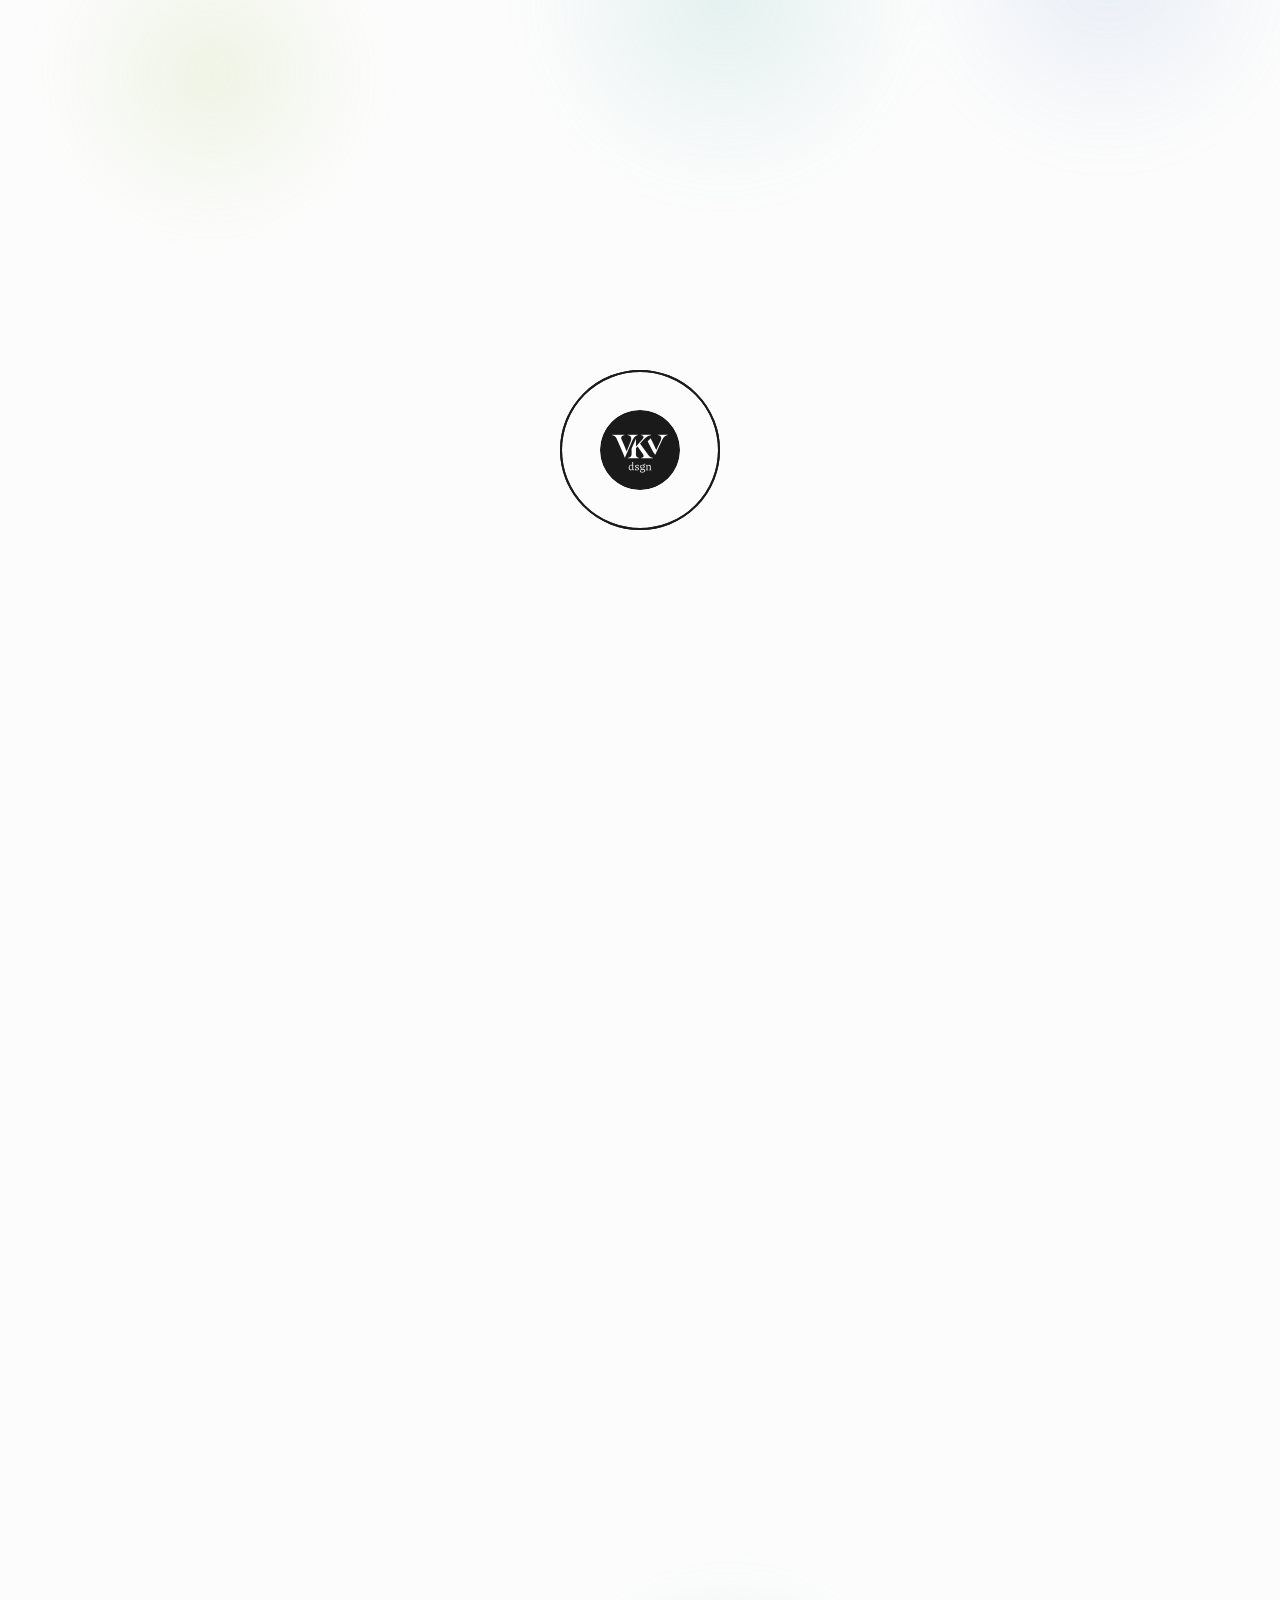
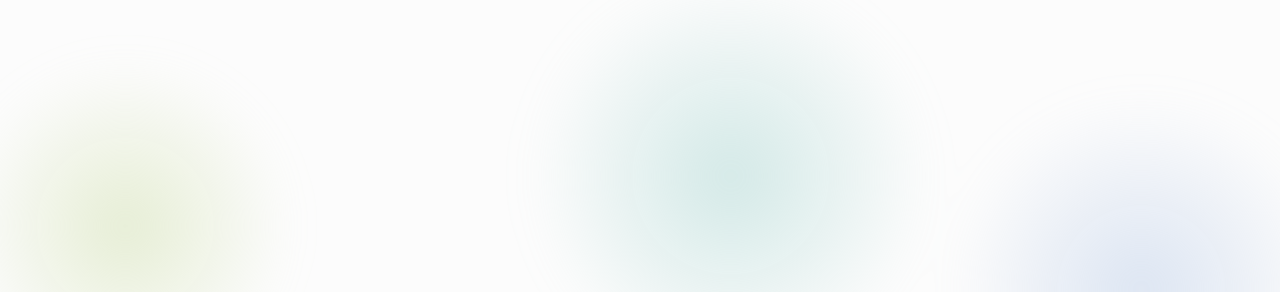
==== commit 00994bce: "Fix horizontal scroll from the page scale ignoring the scrollbar Co-Authored-By: Claude Opus 5 <nore" ====
--- a/index.html
+++ b/index.html
@@ -39,7 +39,19 @@
      перебьют это правило; media-условие не даёт ему сработать на
      мобильной вёрстке, где .page не масштабируется. */
   (function () {
-    var w = document.documentElement.clientWidth;
+    // Ширину считаем за вычетом вертикальной полосы прокрутки. В <head>
+    // документ ещё пустой, вертикального скролла нет, и clientWidth равен
+    // полной ширине окна — страница получалась шире вьюпорта ровно на
+    // полосу, и появлялся горизонтальный скролл. Страница всегда длиннее
+    // экрана, поэтому полоса будет точно (в системах с наезжающей
+    // полосой её ширина 0, и вычитать нечего).
+    var probe = document.createElement('div');
+    probe.style.cssText = 'position:absolute;top:-9999px;width:100px;height:100px;overflow:scroll';
+    document.documentElement.appendChild(probe);
+    var scrollbar = probe.offsetWidth - probe.clientWidth;
+    probe.remove();
+
+    var w = window.innerWidth - scrollbar;
     if (w <= 768) return;
     var s = Math.min(w / 1920, 1);
     var st = document.createElement('style');
--- a/css/styles.css
+++ b/css/styles.css
@@ -1686,11 +1686,24 @@
   scale: 0;
   transform-origin: bottom center;
   pointer-events: none;
-  transition: scale 0.3s cubic-bezier(0.16, 1, 0.3, 1);
+  /* Закрытая выпадашка полностью убрана из интерфейса, а не просто сжата:
+     scale: 0 прячет её только визуально, ссылки внутри оставались
+     доступны по Tab и читалкам экрана. visibility переключается без
+     перехода, но с задержкой на время сжатия (0.3s) — чтобы анимация
+     закрытия доигрывала. Дублирующий страховкой служит атрибут inert,
+     его ставит script.js/case.js. */
+  visibility: hidden;
+  transition:
+    scale 0.3s cubic-bezier(0.16, 1, 0.3, 1),
+    visibility 0s linear 0.3s;
 }
 .float-menu__dropdown.is-open {
   scale: 1;
   pointer-events: auto;
+  visibility: visible;
+  transition:
+    scale 0.3s cubic-bezier(0.16, 1, 0.3, 1),
+    visibility 0s linear 0s;
 }
 /* Пункты появляются по очереди — тот же keyframe fadeInSlide и та же
    кривая --slide-ease: cubic-bezier(.33,1,.68,1), что и .js-modal__item на
